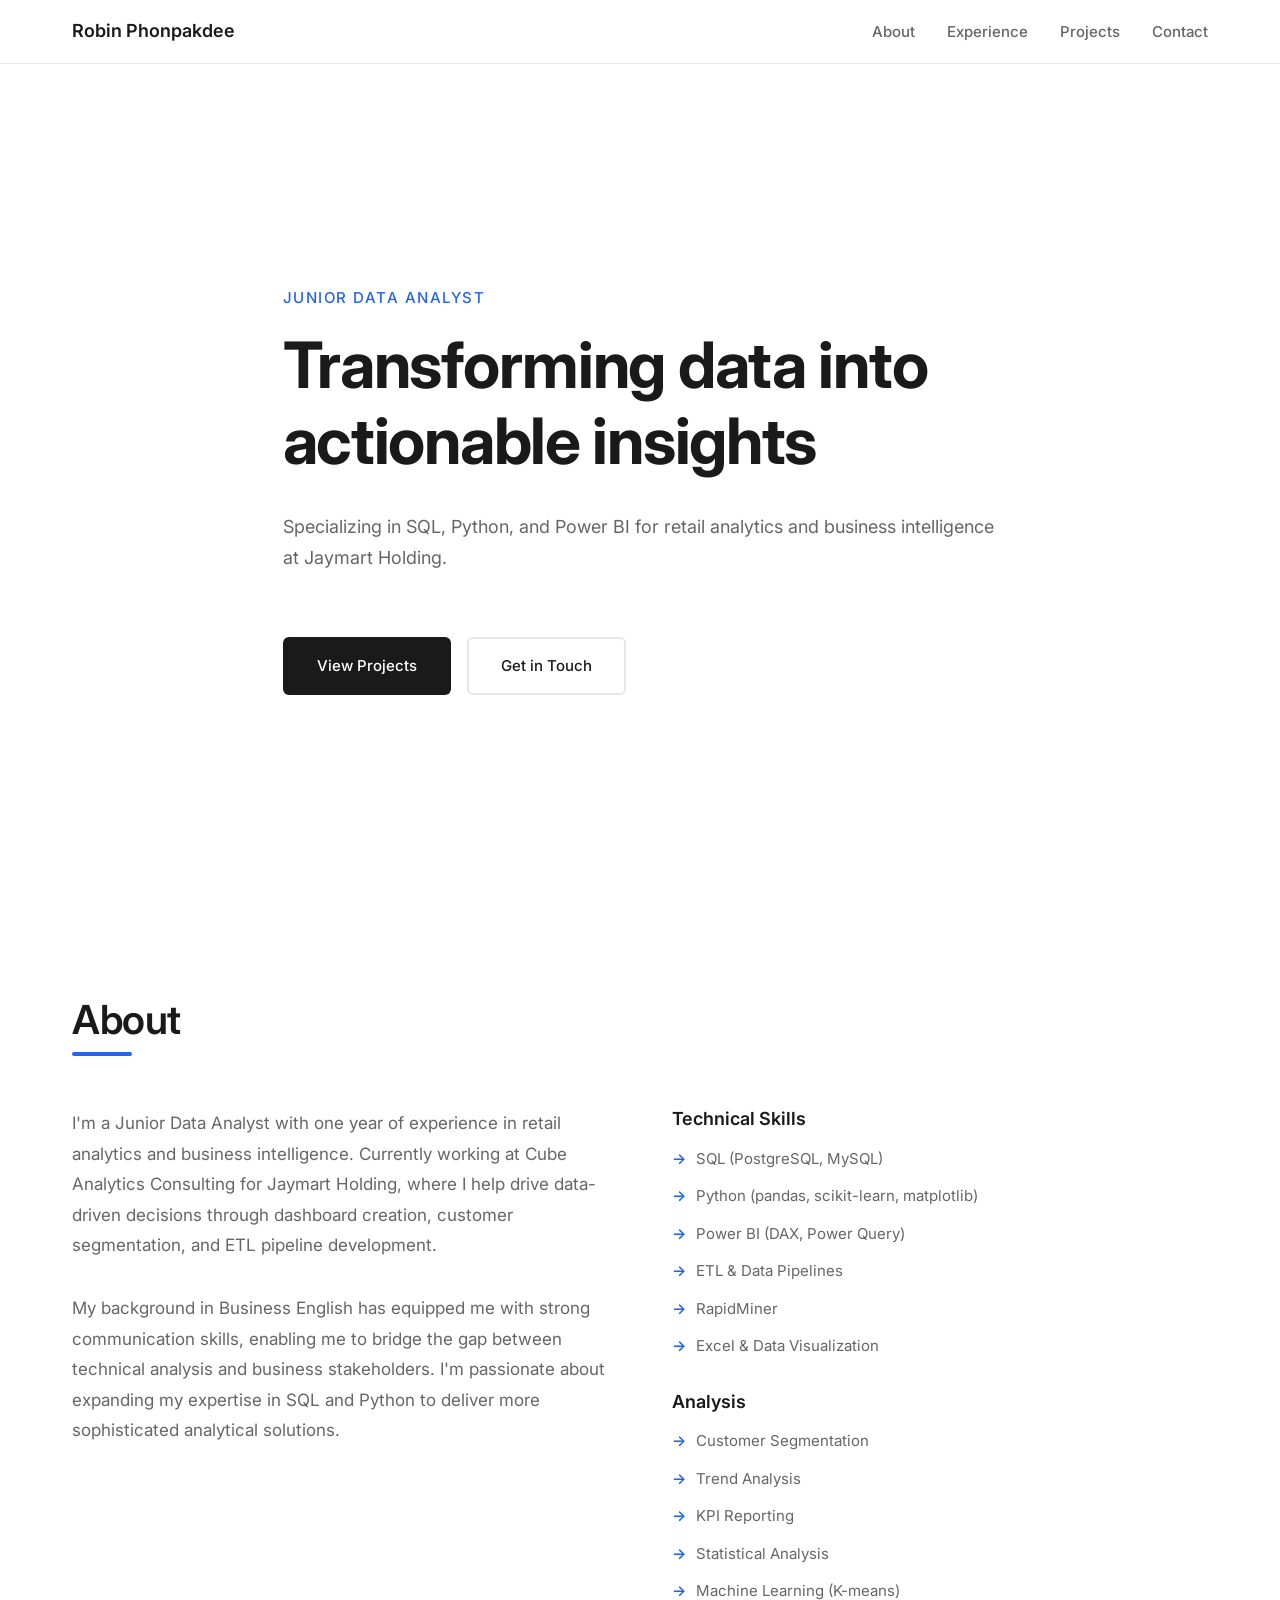
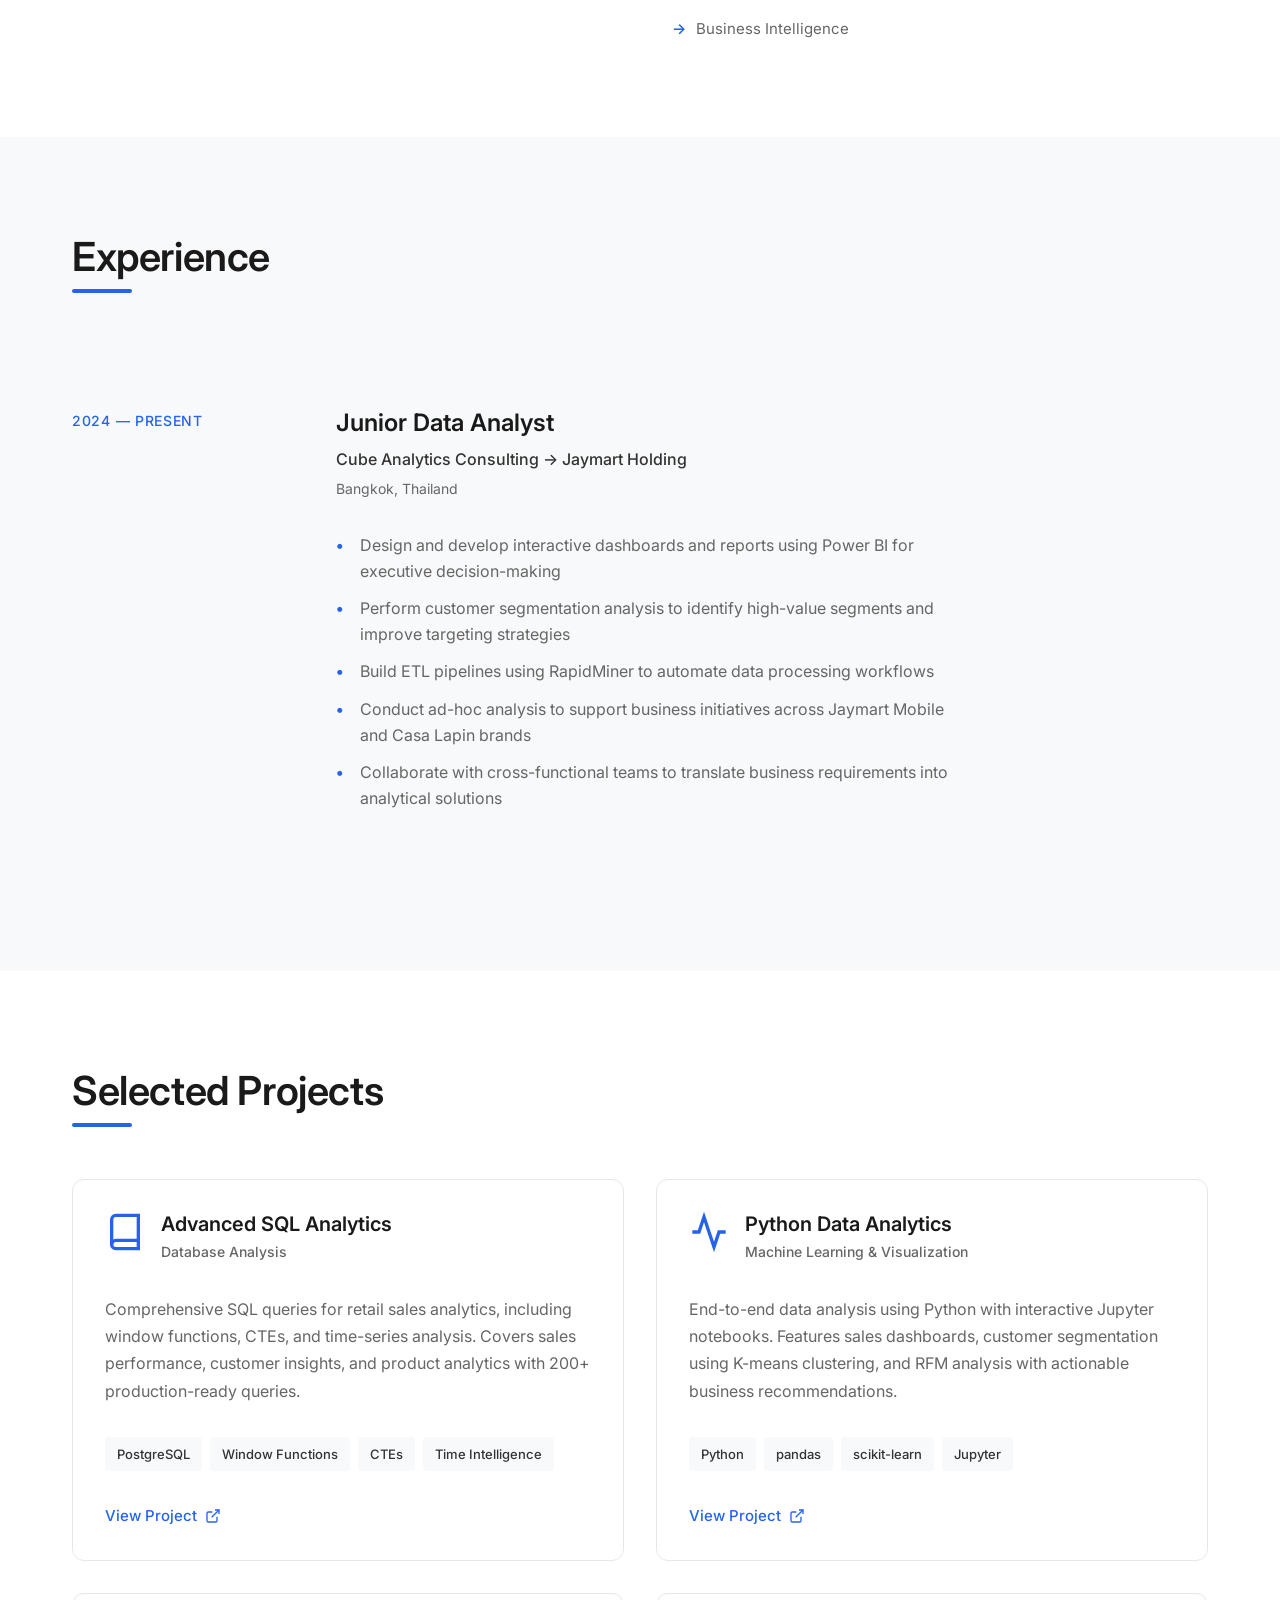
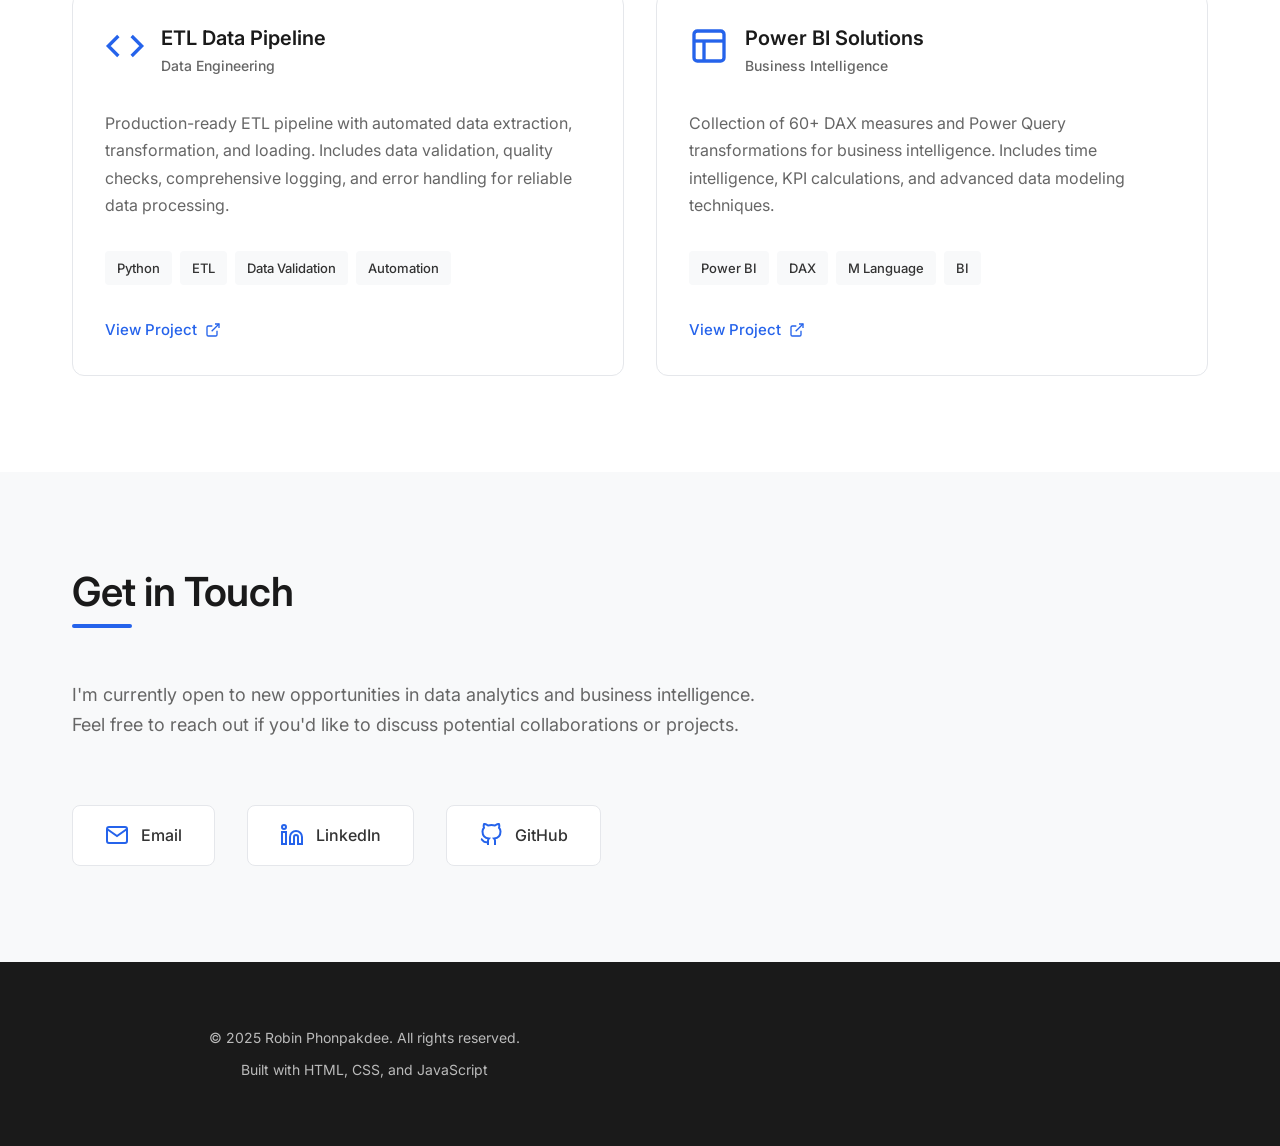
==== website/index.html @ ea70577e "Update portfolio website with personal information - Updated all project links to point to robin-ten" ====
<!DOCTYPE html>
<html lang="en">
<head>
    <meta charset="UTF-8">
    <meta name="viewport" content="width=device-width, initial-scale=1.0">
    <title>Robin Phonpakdee | Data Analyst</title>
    <meta name="description" content="Junior Data Analyst specializing in SQL, Python, and Power BI. Portfolio showcasing data analytics projects and business intelligence work.">
    <link rel="stylesheet" href="css/style.css">
    <link rel="preconnect" href="https://fonts.googleapis.com">
    <link rel="preconnect" href="https://fonts.gstatic.com" crossorigin>
    <link href="https://fonts.googleapis.com/css2?family=Inter:wght@300;400;500;600;700&display=swap" rel="stylesheet">
</head>
<body>

    <!-- Navigation -->
    <nav class="nav">
        <div class="nav-container">
            <a href="#" class="logo">Robin Phonpakdee</a>
            <ul class="nav-menu">
                <li><a href="#about" class="nav-link">About</a></li>
                <li><a href="#experience" class="nav-link">Experience</a></li>
                <li><a href="#projects" class="nav-link">Projects</a></li>
                <li><a href="#contact" class="nav-link">Contact</a></li>
            </ul>
        </div>
    </nav>

    <!-- Hero Section -->
    <section class="hero">
        <div class="container">
            <div class="hero-content">
                <p class="hero-subtitle">Junior Data Analyst</p>
                <h1 class="hero-title">Transforming data into<br>actionable insights</h1>
                <p class="hero-description">
                    Specializing in SQL, Python, and Power BI for retail analytics
                    and business intelligence at Jaymart Holding.
                </p>
                <div class="hero-cta">
                    <a href="#projects" class="btn btn-primary">View Projects</a>
                    <a href="#contact" class="btn btn-secondary">Get in Touch</a>
                </div>
            </div>
        </div>
    </section>

    <!-- About Section -->
    <section id="about" class="section about-section">
        <div class="container">
            <h2 class="section-title">About</h2>
            <div class="about-content">
                <div class="about-text">
                    <p>
                        I'm a Junior Data Analyst with one year of experience in retail analytics
                        and business intelligence. Currently working at Cube Analytics Consulting
                        for Jaymart Holding, where I help drive data-driven decisions through
                        dashboard creation, customer segmentation, and ETL pipeline development.
                    </p>
                    <p>
                        My background in Business English has equipped me with strong communication
                        skills, enabling me to bridge the gap between technical analysis and business
                        stakeholders. I'm passionate about expanding my expertise in SQL and Python
                        to deliver more sophisticated analytical solutions.
                    </p>
                </div>
                <div class="skills-list">
                    <div class="skill-category">
                        <h3>Technical Skills</h3>
                        <ul>
                            <li>SQL (PostgreSQL, MySQL)</li>
                            <li>Python (pandas, scikit-learn, matplotlib)</li>
                            <li>Power BI (DAX, Power Query)</li>
                            <li>ETL & Data Pipelines</li>
                            <li>RapidMiner</li>
                            <li>Excel & Data Visualization</li>
                        </ul>
                    </div>
                    <div class="skill-category">
                        <h3>Analysis</h3>
                        <ul>
                            <li>Customer Segmentation</li>
                            <li>Trend Analysis</li>
                            <li>KPI Reporting</li>
                            <li>Statistical Analysis</li>
                            <li>Machine Learning (K-means)</li>
                            <li>Business Intelligence</li>
                        </ul>
                    </div>
                </div>
            </div>
        </div>
    </section>

    <!-- Experience Section -->
    <section id="experience" class="section experience-section">
        <div class="container">
            <h2 class="section-title">Experience</h2>
            <div class="experience-timeline">
                <div class="experience-item">
                    <div class="experience-period">2024 — Present</div>
                    <div class="experience-details">
                        <h3 class="experience-role">Junior Data Analyst</h3>
                        <p class="experience-company">Cube Analytics Consulting → Jaymart Holding</p>
                        <p class="experience-location">Bangkok, Thailand</p>
                        <ul class="experience-responsibilities">
                            <li>Design and develop interactive dashboards and reports using Power BI for executive decision-making</li>
                            <li>Perform customer segmentation analysis to identify high-value segments and improve targeting strategies</li>
                            <li>Build ETL pipelines using RapidMiner to automate data processing workflows</li>
                            <li>Conduct ad-hoc analysis to support business initiatives across Jaymart Mobile and Casa Lapin brands</li>
                            <li>Collaborate with cross-functional teams to translate business requirements into analytical solutions</li>
                        </ul>
                    </div>
                </div>
            </div>
        </div>
    </section>

    <!-- Projects Section -->
    <section id="projects" class="section projects-section">
        <div class="container">
            <h2 class="section-title">Selected Projects</h2>
            <div class="projects-grid">

                <!-- Project 1 -->
                <article class="project-card">
                    <div class="project-header">
                        <svg class="project-icon" viewBox="0 0 24 24" fill="none" stroke="currentColor" stroke-width="2">
                            <path d="M4 19.5A2.5 2.5 0 0 1 6.5 17H20"></path>
                            <path d="M6.5 2H20v20H6.5A2.5 2.5 0 0 1 4 19.5v-15A2.5 2.5 0 0 1 6.5 2z"></path>
                        </svg>
                        <div class="project-meta">
                            <h3 class="project-title">Advanced SQL Analytics</h3>
                            <p class="project-type">Database Analysis</p>
                        </div>
                    </div>
                    <p class="project-description">
                        Comprehensive SQL queries for retail sales analytics, including window functions,
                        CTEs, and time-series analysis. Covers sales performance, customer insights,
                        and product analytics with 200+ production-ready queries.
                    </p>
                    <div class="project-tags">
                        <span class="tag">PostgreSQL</span>
                        <span class="tag">Window Functions</span>
                        <span class="tag">CTEs</span>
                        <span class="tag">Time Intelligence</span>
                    </div>
                    <a href="https://github.com/robin-tennessine/portfolio/tree/main/sql_analysis"
                       class="project-link" target="_blank" rel="noopener">
                        View Project
                        <svg class="link-icon" viewBox="0 0 24 24" fill="none" stroke="currentColor" stroke-width="2">
                            <path d="M18 13v6a2 2 0 0 1-2 2H5a2 2 0 0 1-2-2V8a2 2 0 0 1 2-2h6"></path>
                            <polyline points="15 3 21 3 21 9"></polyline>
                            <line x1="10" y1="14" x2="21" y2="3"></line>
                        </svg>
                    </a>
                </article>

                <!-- Project 2 -->
                <article class="project-card">
                    <div class="project-header">
                        <svg class="project-icon" viewBox="0 0 24 24" fill="none" stroke="currentColor" stroke-width="2">
                            <polyline points="22 12 18 12 15 21 9 3 6 12 2 12"></polyline>
                        </svg>
                        <div class="project-meta">
                            <h3 class="project-title">Python Data Analytics</h3>
                            <p class="project-type">Machine Learning & Visualization</p>
                        </div>
                    </div>
                    <p class="project-description">
                        End-to-end data analysis using Python with interactive Jupyter notebooks.
                        Features sales dashboards, customer segmentation using K-means clustering,
                        and RFM analysis with actionable business recommendations.
                    </p>
                    <div class="project-tags">
                        <span class="tag">Python</span>
                        <span class="tag">pandas</span>
                        <span class="tag">scikit-learn</span>
                        <span class="tag">Jupyter</span>
                    </div>
                    <a href="https://github.com/robin-tennessine/portfolio/tree/main/python_analysis"
                       class="project-link" target="_blank" rel="noopener">
                        View Project
                        <svg class="link-icon" viewBox="0 0 24 24" fill="none" stroke="currentColor" stroke-width="2">
                            <path d="M18 13v6a2 2 0 0 1-2 2H5a2 2 0 0 1-2-2V8a2 2 0 0 1 2-2h6"></path>
                            <polyline points="15 3 21 3 21 9"></polyline>
                            <line x1="10" y1="14" x2="21" y2="3"></line>
                        </svg>
                    </a>
                </article>

                <!-- Project 3 -->
                <article class="project-card">
                    <div class="project-header">
                        <svg class="project-icon" viewBox="0 0 24 24" fill="none" stroke="currentColor" stroke-width="2">
                            <polyline points="16 18 22 12 16 6"></polyline>
                            <polyline points="8 6 2 12 8 18"></polyline>
                        </svg>
                        <div class="project-meta">
                            <h3 class="project-title">ETL Data Pipeline</h3>
                            <p class="project-type">Data Engineering</p>
                        </div>
                    </div>
                    <p class="project-description">
                        Production-ready ETL pipeline with automated data extraction, transformation,
                        and loading. Includes data validation, quality checks, comprehensive logging,
                        and error handling for reliable data processing.
                    </p>
                    <div class="project-tags">
                        <span class="tag">Python</span>
                        <span class="tag">ETL</span>
                        <span class="tag">Data Validation</span>
                        <span class="tag">Automation</span>
                    </div>
                    <a href="https://github.com/robin-tennessine/portfolio/tree/main/etl_pipeline"
                       class="project-link" target="_blank" rel="noopener">
                        View Project
                        <svg class="link-icon" viewBox="0 0 24 24" fill="none" stroke="currentColor" stroke-width="2">
                            <path d="M18 13v6a2 2 0 0 1-2 2H5a2 2 0 0 1-2-2V8a2 2 0 0 1 2-2h6"></path>
                            <polyline points="15 3 21 3 21 9"></polyline>
                            <line x1="10" y1="14" x2="21" y2="3"></line>
                        </svg>
                    </a>
                </article>

                <!-- Project 4 -->
                <article class="project-card">
                    <div class="project-header">
                        <svg class="project-icon" viewBox="0 0 24 24" fill="none" stroke="currentColor" stroke-width="2">
                            <rect x="3" y="3" width="18" height="18" rx="2" ry="2"></rect>
                            <line x1="3" y1="9" x2="21" y2="9"></line>
                            <line x1="9" y1="21" x2="9" y2="9"></line>
                        </svg>
                        <div class="project-meta">
                            <h3 class="project-title">Power BI Solutions</h3>
                            <p class="project-type">Business Intelligence</p>
                        </div>
                    </div>
                    <p class="project-description">
                        Collection of 60+ DAX measures and Power Query transformations for business
                        intelligence. Includes time intelligence, KPI calculations, and advanced
                        data modeling techniques.
                    </p>
                    <div class="project-tags">
                        <span class="tag">Power BI</span>
                        <span class="tag">DAX</span>
                        <span class="tag">M Language</span>
                        <span class="tag">BI</span>
                    </div>
                    <a href="https://github.com/robin-tennessine/portfolio/tree/main/powerbi_examples"
                       class="project-link" target="_blank" rel="noopener">
                        View Project
                        <svg class="link-icon" viewBox="0 0 24 24" fill="none" stroke="currentColor" stroke-width="2">
                            <path d="M18 13v6a2 2 0 0 1-2 2H5a2 2 0 0 1-2-2V8a2 2 0 0 1 2-2h6"></path>
                            <polyline points="15 3 21 3 21 9"></polyline>
                            <line x1="10" y1="14" x2="21" y2="3"></line>
                        </svg>
                    </a>
                </article>

            </div>
        </div>
    </section>

    <!-- Contact Section -->
    <section id="contact" class="section contact-section">
        <div class="container">
            <h2 class="section-title">Get in Touch</h2>
            <div class="contact-content">
                <p class="contact-description">
                    I'm currently open to new opportunities in data analytics and business intelligence.
                    Feel free to reach out if you'd like to discuss potential collaborations or projects.
                </p>
                <div class="contact-links">
                    <a href="mailto:robint.phonpakdee@gmail.com" class="contact-link">
                        <svg class="contact-icon" viewBox="0 0 24 24" fill="none" stroke="currentColor" stroke-width="2">
                            <path d="M4 4h16c1.1 0 2 .9 2 2v12c0 1.1-.9 2-2 2H4c-1.1 0-2-.9-2-2V6c0-1.1.9-2 2-2z"></path>
                            <polyline points="22,6 12,13 2,6"></polyline>
                        </svg>
                        <span>Email</span>
                    </a>
                    <a href="https://www.linkedin.com/in/robin-phonpakdee-4a4782251" class="contact-link" target="_blank" rel="noopener">
                        <svg class="contact-icon" viewBox="0 0 24 24" fill="none" stroke="currentColor" stroke-width="2">
                            <path d="M16 8a6 6 0 0 1 6 6v7h-4v-7a2 2 0 0 0-2-2 2 2 0 0 0-2 2v7h-4v-7a6 6 0 0 1 6-6z"></path>
                            <rect x="2" y="9" width="4" height="12"></rect>
                            <circle cx="4" cy="4" r="2"></circle>
                        </svg>
                        <span>LinkedIn</span>
                    </a>
                    <a href="https://github.com/robin-tennessine" class="contact-link" target="_blank" rel="noopener">
                        <svg class="contact-icon" viewBox="0 0 24 24" fill="none" stroke="currentColor" stroke-width="2">
                            <path d="M9 19c-5 1.5-5-2.5-7-3m14 6v-3.87a3.37 3.37 0 0 0-.94-2.61c3.14-.35 6.44-1.54 6.44-7A5.44 5.44 0 0 0 20 4.77 5.07 5.07 0 0 0 19.91 1S18.73.65 16 2.48a13.38 13.38 0 0 0-7 0C6.27.65 5.09 1 5.09 1A5.07 5.07 0 0 0 5 4.77a5.44 5.44 0 0 0-1.5 3.78c0 5.42 3.3 6.61 6.44 7A3.37 3.37 0 0 0 9 18.13V22"></path>
                        </svg>
                        <span>GitHub</span>
                    </a>
                </div>
            </div>
        </div>
    </section>

    <!-- Footer -->
    <footer class="footer">
        <div class="container">
            <p>&copy; 2025 Robin Phonpakdee. All rights reserved.</p>
            <p class="footer-note">Built with HTML, CSS, and JavaScript</p>
        </div>
    </footer>

    <!-- Load config first (with credentials), then main script -->
    <script src="js/config.js"></script>
    <script src="js/script.js"></script>
</body>
</html>
---- website/css/style.css ----
/* ============================================
   PROFESSIONAL MINIMAL PORTFOLIO
   Inspired by Harvard and Watch House design
   ============================================ */

/* ============================================
   ROOT & RESET
   ============================================ */
:root {
    --color-primary: #1a1a1a;
    --color-secondary: #4a4a4a;
    --color-accent: #2563eb;
    --color-text: #333333;
    --color-text-light: #666666;
    --color-bg: #ffffff;
    --color-bg-secondary: #f8f9fa;
    --color-border: #e5e7eb;

    --font-primary: 'Inter', -apple-system, BlinkMacSystemFont, 'Segoe UI', sans-serif;

    --spacing-xs: 0.5rem;
    --spacing-sm: 1rem;
    --spacing-md: 2rem;
    --spacing-lg: 4rem;
    --spacing-xl: 6rem;

    --transition: all 0.3s cubic-bezier(0.4, 0, 0.2, 1);
}

* {
    margin: 0;
    padding: 0;
    box-sizing: border-box;
}

html {
    scroll-behavior: smooth;
}

body {
    font-family: var(--font-primary);
    color: var(--color-text);
    background: var(--color-bg);
    line-height: 1.7;
    font-size: 16px;
    -webkit-font-smoothing: antialiased;
    -moz-osx-font-smoothing: grayscale;
}

/* ============================================
   TYPOGRAPHY
   ============================================ */
h1, h2, h3, h4, h5, h6 {
    font-weight: 600;
    line-height: 1.2;
    color: var(--color-primary);
}

h1 {
    font-size: clamp(2.5rem, 5vw, 4rem);
    font-weight: 700;
    letter-spacing: -0.02em;
}

h2 {
    font-size: clamp(2rem, 4vw, 3rem);
    letter-spacing: -0.01em;
}

h3 {
    font-size: 1.5rem;
}

p {
    color: var(--color-text-light);
    max-width: 65ch;
}

a {
    color: inherit;
    text-decoration: none;
}

ul {
    list-style: none;
}

/* ============================================
   LAYOUT
   ============================================ */
.container {
    max-width: 1200px;
    margin: 0 auto;
    padding: 0 var(--spacing-md);
}

.section {
    padding: var(--spacing-xl) 0;
}

/* ============================================
   NAVIGATION
   ============================================ */
.nav {
    position: fixed;
    top: 0;
    left: 0;
    right: 0;
    background: rgba(255, 255, 255, 0.95);
    backdrop-filter: blur(10px);
    border-bottom: 1px solid var(--color-border);
    z-index: 1000;
    transition: var(--transition);
}

.nav-container {
    max-width: 1200px;
    margin: 0 auto;
    padding: var(--spacing-sm) var(--spacing-md);
    display: flex;
    justify-content: space-between;
    align-items: center;
}

.logo {
    font-size: 1.125rem;
    font-weight: 600;
    color: var(--color-primary);
}

.nav-menu {
    display: flex;
    gap: var(--spacing-md);
}

.nav-link {
    color: var(--color-text-light);
    font-size: 0.9375rem;
    font-weight: 500;
    transition: var(--transition);
    position: relative;
}

.nav-link::after {
    content: '';
    position: absolute;
    bottom: -4px;
    left: 0;
    width: 0;
    height: 2px;
    background: var(--color-accent);
    transition: width 0.3s ease;
}

.nav-link:hover {
    color: var(--color-primary);
}

.nav-link:hover::after {
    width: 100%;
}

/* ============================================
   HERO SECTION
   ============================================ */
.hero {
    min-height: 100vh;
    display: flex;
    align-items: center;
    padding-top: 80px;
}

.hero-content {
    max-width: 800px;
}

.hero-subtitle {
    font-size: 0.9375rem;
    font-weight: 500;
    color: var(--color-accent);
    text-transform: uppercase;
    letter-spacing: 0.1em;
    margin-bottom: var(--spacing-sm);
}

.hero-title {
    margin-bottom: var(--spacing-md);
}

.hero-description {
    font-size: 1.125rem;
    margin-bottom: var(--spacing-lg);
    color: var(--color-text-light);
}

.hero-cta {
    display: flex;
    gap: var(--spacing-sm);
    flex-wrap: wrap;
}

/* ============================================
   BUTTONS
   ============================================ */
.btn {
    display: inline-flex;
    align-items: center;
    padding: 0.875rem 2rem;
    border-radius: 6px;
    font-weight: 500;
    font-size: 0.9375rem;
    transition: var(--transition);
    cursor: pointer;
    border: 2px solid transparent;
}

.btn-primary {
    background: var(--color-primary);
    color: var(--color-bg);
}

.btn-primary:hover {
    background: var(--color-secondary);
    transform: translateY(-2px);
    box-shadow: 0 4px 12px rgba(0, 0, 0, 0.15);
}

.btn-secondary {
    background: transparent;
    color: var(--color-primary);
    border-color: var(--color-border);
}

.btn-secondary:hover {
    border-color: var(--color-primary);
    transform: translateY(-2px);
}

/* ============================================
   SECTION TITLE
   ============================================ */
.section-title {
    font-size: 2.5rem;
    margin-bottom: var(--spacing-lg);
    position: relative;
    display: inline-block;
}

.section-title::after {
    content: '';
    position: absolute;
    bottom: -12px;
    left: 0;
    width: 60px;
    height: 4px;
    background: var(--color-accent);
    border-radius: 2px;
}

/* ============================================
   ABOUT SECTION
   ============================================ */
.about-content {
    display: grid;
    grid-template-columns: 1fr 1fr;
    gap: var(--spacing-lg);
    align-items: start;
}

.about-text {
    display: flex;
    flex-direction: column;
    gap: var(--spacing-md);
}

.about-text p {
    font-size: 1.0625rem;
    line-height: 1.8;
}

.skills-list {
    display: flex;
    flex-direction: column;
    gap: var(--spacing-md);
}

.skill-category h3 {
    font-size: 1.125rem;
    margin-bottom: var(--spacing-sm);
    color: var(--color-primary);
}

.skill-category ul {
    display: flex;
    flex-direction: column;
    gap: 0.75rem;
}

.skill-category li {
    color: var(--color-text-light);
    padding-left: 1.5rem;
    position: relative;
    font-size: 0.9375rem;
}

.skill-category li::before {
    content: '→';
    position: absolute;
    left: 0;
    color: var(--color-accent);
    font-weight: 600;
}

/* ============================================
   EXPERIENCE SECTION
   ============================================ */
.experience-section {
    background: var(--color-bg-secondary);
}

.experience-timeline {
    max-width: 900px;
}

.experience-item {
    display: grid;
    grid-template-columns: 200px 1fr;
    gap: var(--spacing-lg);
    padding: var(--spacing-lg) 0;
    border-bottom: 1px solid var(--color-border);
}

.experience-item:last-child {
    border-bottom: none;
}

.experience-period {
    font-size: 0.875rem;
    font-weight: 500;
    color: var(--color-accent);
    text-transform: uppercase;
    letter-spacing: 0.05em;
}

.experience-role {
    font-size: 1.5rem;
    margin-bottom: 0.5rem;
}

.experience-company {
    font-size: 1rem;
    color: var(--color-text);
    font-weight: 500;
    margin-bottom: 0.25rem;
}

.experience-location {
    font-size: 0.875rem;
    color: var(--color-text-light);
    margin-bottom: var(--spacing-md);
}

.experience-responsibilities {
    display: flex;
    flex-direction: column;
    gap: 0.75rem;
}

.experience-responsibilities li {
    color: var(--color-text-light);
    padding-left: 1.5rem;
    position: relative;
    line-height: 1.6;
}

.experience-responsibilities li::before {
    content: '•';
    position: absolute;
    left: 0;
    color: var(--color-accent);
    font-weight: bold;
}

/* ============================================
   PROJECTS SECTION
   ============================================ */
.projects-grid {
    display: grid;
    grid-template-columns: repeat(auto-fill, minmax(min(100%, 500px), 1fr));
    gap: var(--spacing-md);
}

.project-card {
    background: var(--color-bg);
    border: 1px solid var(--color-border);
    border-radius: 12px;
    padding: var(--spacing-md);
    transition: var(--transition);
    display: flex;
    flex-direction: column;
}

.project-card:hover {
    border-color: var(--color-accent);
    box-shadow: 0 8px 24px rgba(0, 0, 0, 0.08);
    transform: translateY(-4px);
}

.project-header {
    display: flex;
    gap: var(--spacing-sm);
    margin-bottom: var(--spacing-md);
}

.project-icon {
    width: 40px;
    height: 40px;
    color: var(--color-accent);
    flex-shrink: 0;
}

.project-meta {
    flex: 1;
}

.project-title {
    font-size: 1.25rem;
    margin-bottom: 0.25rem;
}

.project-type {
    font-size: 0.875rem;
    color: var(--color-text-light);
    font-weight: 500;
}

.project-description {
    color: var(--color-text-light);
    line-height: 1.7;
    margin-bottom: var(--spacing-md);
    flex-grow: 1;
}

.project-tags {
    display: flex;
    flex-wrap: wrap;
    gap: 0.5rem;
    margin-bottom: var(--spacing-md);
}

.tag {
    font-size: 0.8125rem;
    padding: 0.375rem 0.75rem;
    background: var(--color-bg-secondary);
    color: var(--color-text);
    border-radius: 4px;
    font-weight: 500;
}

.project-link {
    display: inline-flex;
    align-items: center;
    gap: 0.5rem;
    color: var(--color-accent);
    font-weight: 500;
    font-size: 0.9375rem;
    transition: var(--transition);
}

.project-link:hover {
    gap: 0.75rem;
}

.link-icon {
    width: 16px;
    height: 16px;
    transition: var(--transition);
}

/* ============================================
   CONTACT SECTION
   ============================================ */
.contact-section {
    background: var(--color-bg-secondary);
}

.contact-content {
    max-width: 700px;
}

.contact-description {
    font-size: 1.125rem;
    margin-bottom: var(--spacing-lg);
}

.contact-links {
    display: flex;
    gap: var(--spacing-md);
    flex-wrap: wrap;
}

.contact-link {
    display: flex;
    align-items: center;
    gap: 0.75rem;
    padding: 1rem 2rem;
    background: var(--color-bg);
    border: 1px solid var(--color-border);
    border-radius: 8px;
    transition: var(--transition);
    font-weight: 500;
}

.contact-link:hover {
    border-color: var(--color-accent);
    transform: translateY(-2px);
    box-shadow: 0 4px 12px rgba(0, 0, 0, 0.08);
}

.contact-icon {
    width: 24px;
    height: 24px;
    color: var(--color-accent);
}

/* ============================================
   FOOTER
   ============================================ */
.footer {
    background: var(--color-primary);
    color: var(--color-bg);
    padding: var(--spacing-lg) 0;
    text-align: center;
}

.footer p {
    color: rgba(255, 255, 255, 0.7);
    font-size: 0.875rem;
}

.footer-note {
    margin-top: 0.5rem;
    font-size: 0.8125rem;
}

/* ============================================
   RESPONSIVE DESIGN
   ============================================ */
@media (max-width: 1024px) {
    .about-content {
        grid-template-columns: 1fr;
    }

    .experience-item {
        grid-template-columns: 1fr;
        gap: var(--spacing-sm);
    }
}

@media (max-width: 768px) {
    .nav-menu {
        display: none;
    }

    .hero {
        min-height: 80vh;
    }

    .hero-cta {
        flex-direction: column;
        align-items: flex-start;
    }

    .btn {
        width: 100%;
        justify-content: center;
    }

    .section {
        padding: var(--spacing-lg) 0;
    }

    .section-title {
        font-size: 2rem;
    }

    .projects-grid {
        grid-template-columns: 1fr;
    }

    .contact-links {
        flex-direction: column;
    }

    .contact-link {
        width: 100%;
    }
}

@media (max-width: 480px) {
    :root {
        --spacing-md: 1.5rem;
        --spacing-lg: 3rem;
        --spacing-xl: 4rem;
    }

    .container {
        padding: 0 var(--spacing-sm);
    }

    h1 {
        font-size: 2rem;
    }

    .section-title {
        font-size: 1.75rem;
    }
}

/* ============================================
   UTILITIES
   ============================================ */
.sr-only {
    position: absolute;
    width: 1px;
    height: 1px;
    padding: 0;
    margin: -1px;
    overflow: hidden;
    clip: rect(0, 0, 0, 0);
    white-space: nowrap;
    border-width: 0;
}

/* ============================================
   SMOOTH ANIMATIONS
   ============================================ */
/* Respect user preference for reduced motion */
@media (prefers-reduced-motion: reduce) {
    * {
        animation-duration: 0.01ms !important;
        transition-duration: 0.01ms !important;
        scroll-behavior: auto !important;
    }
}

/* All content visible by default - no fade animations */
.section,
.project-card {
    opacity: 1 !important;
    transform: none !important;
}

/* Selection */
::selection {
    background: var(--color-accent);
    color: var(--color-bg);
}

::-moz-selection {
    background: var(--color-accent);
    color: var(--color-bg);
}
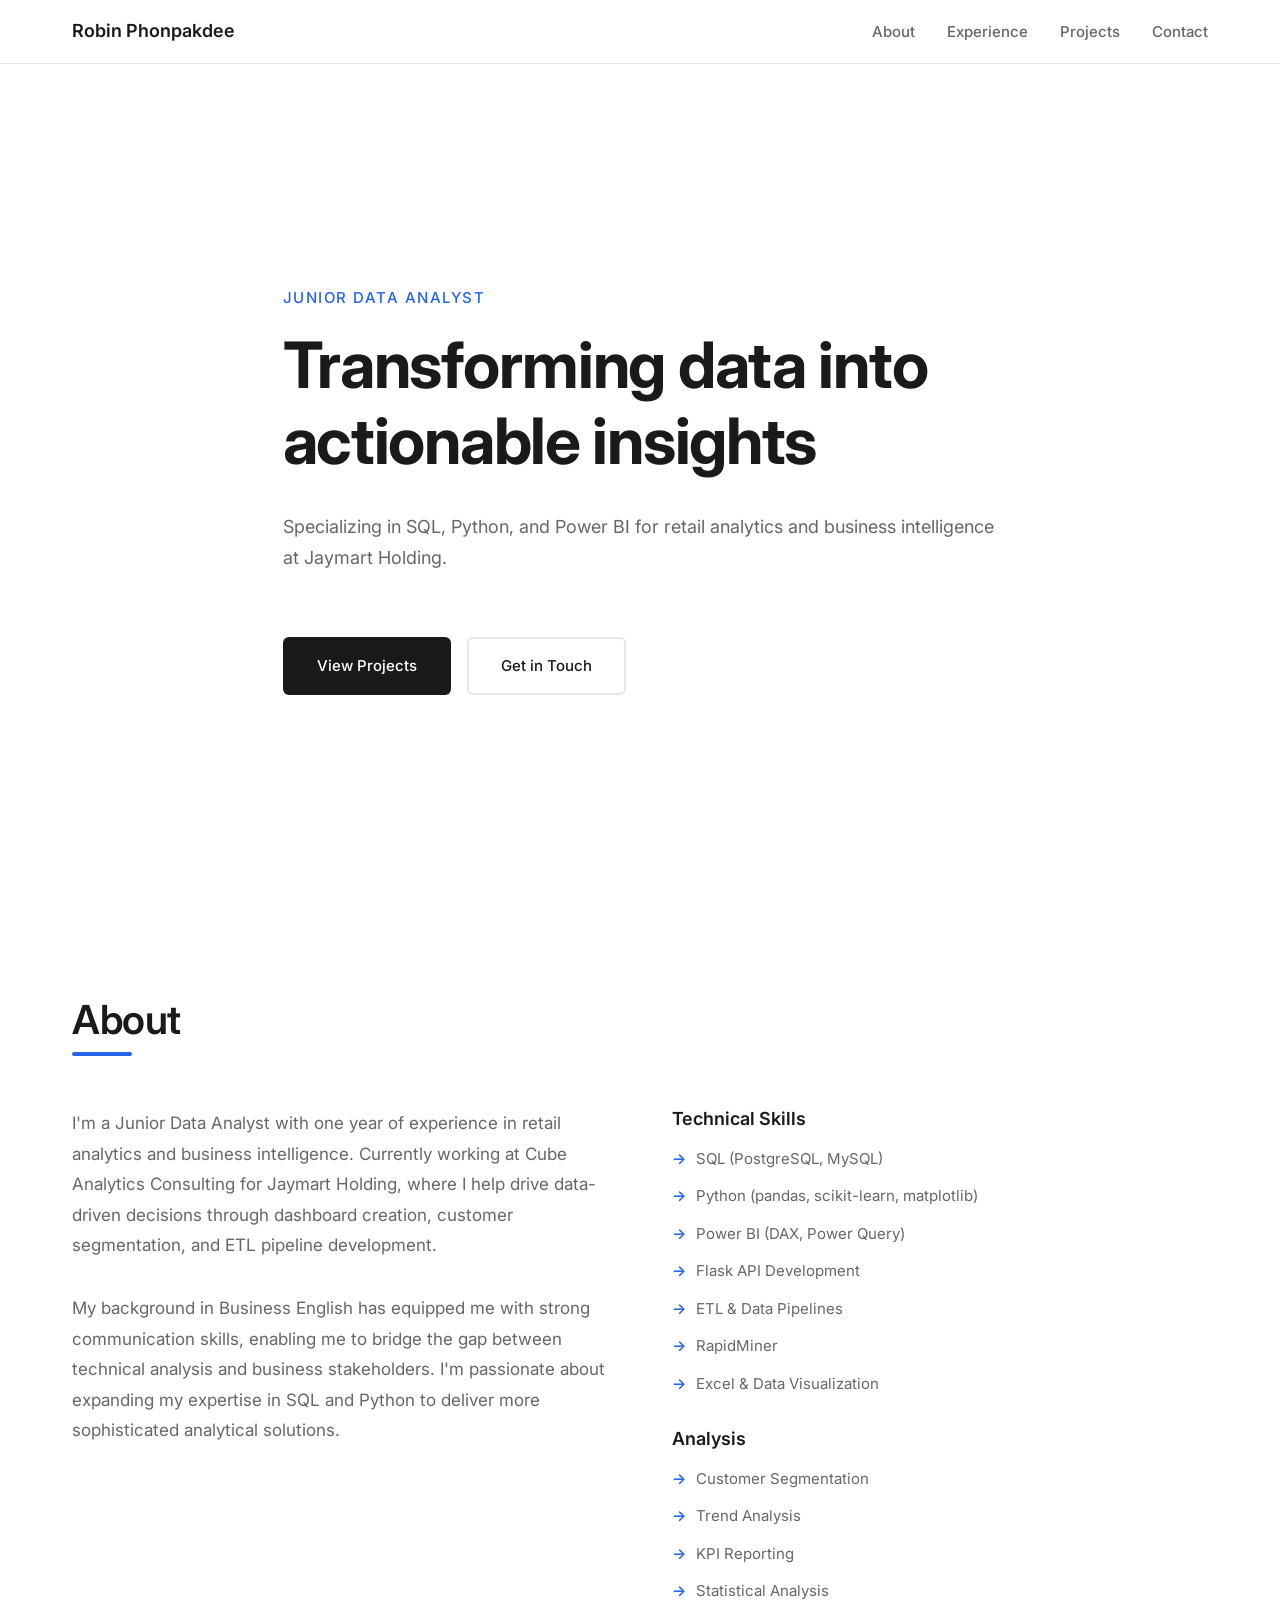
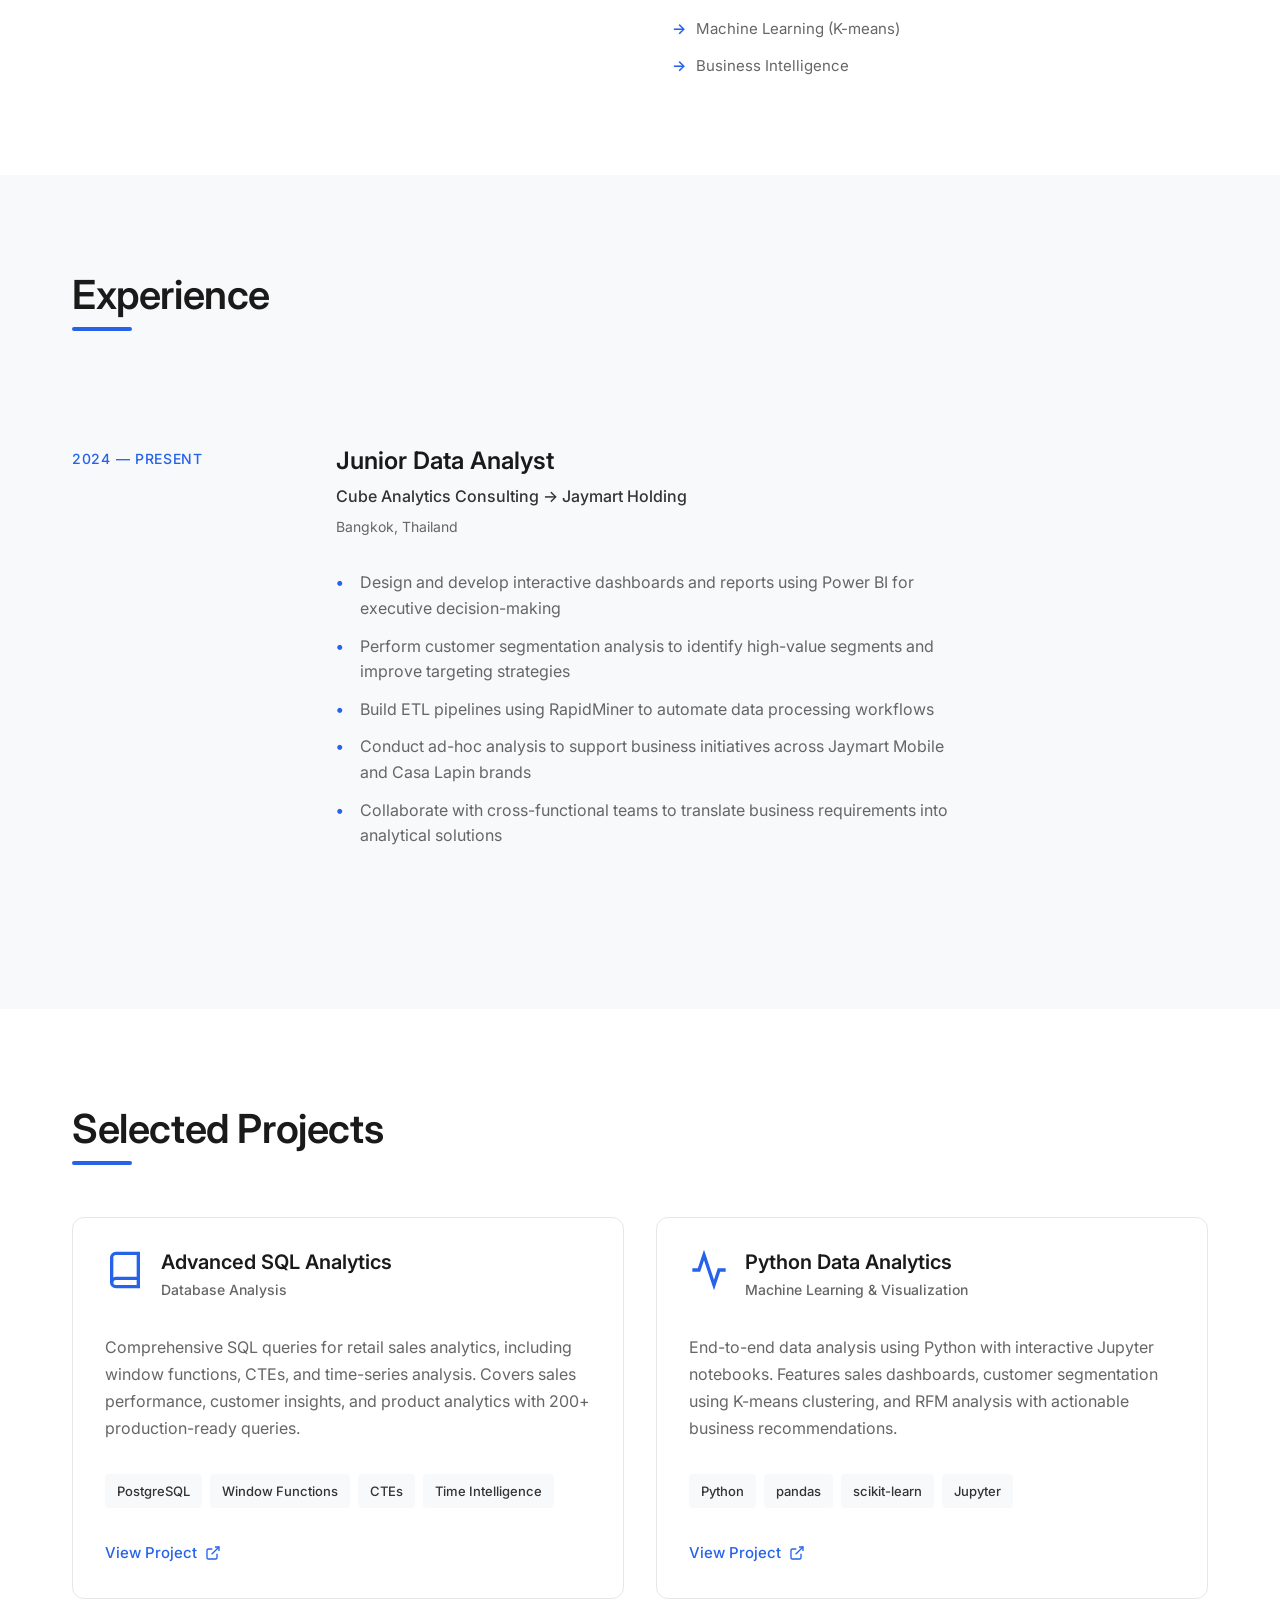
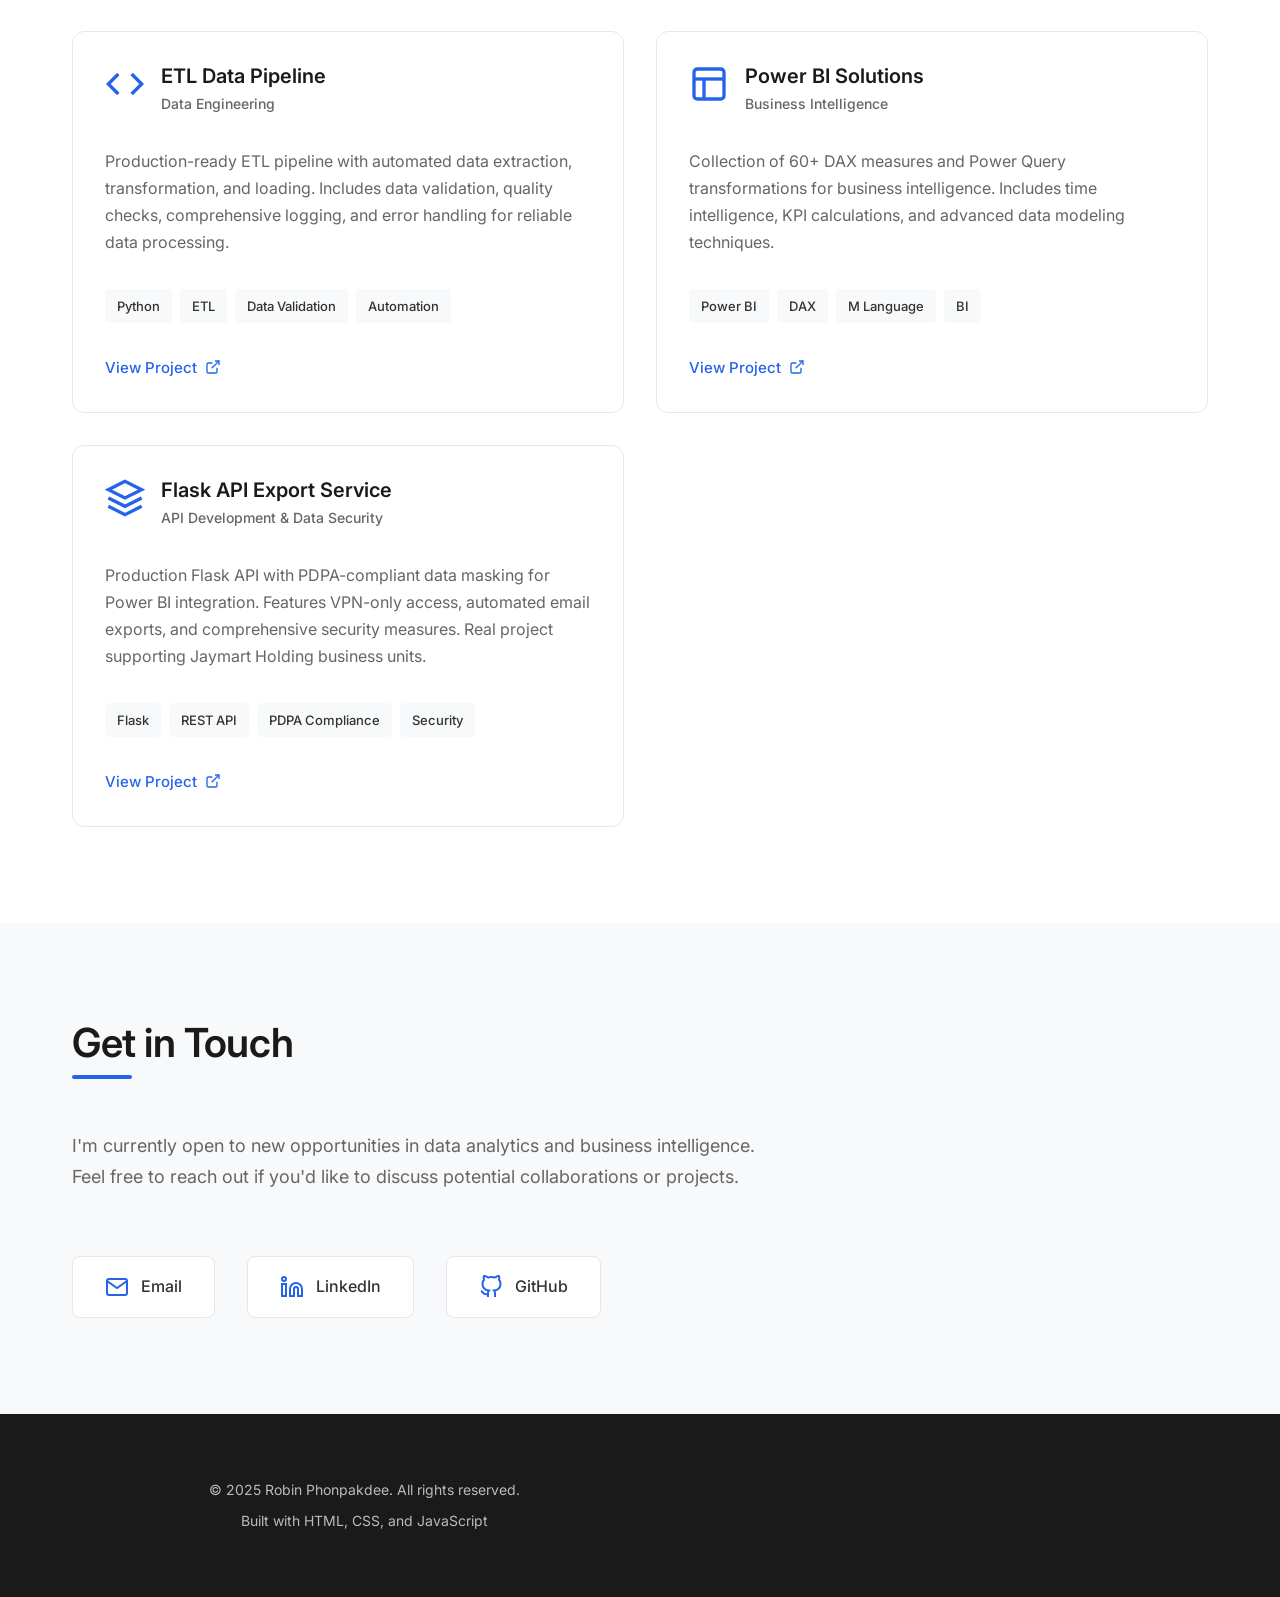
==== commit 40aa5b15: "Add Flask API Export Service project with PDPA compliance Added production-ready Flask API project d" ====
--- a/website/index.html
+++ b/website/index.html
@@ -69,6 +69,7 @@
                             <li>SQL (PostgreSQL, MySQL)</li>
                             <li>Python (pandas, scikit-learn, matplotlib)</li>
                             <li>Power BI (DAX, Power Query)</li>
+                            <li>Flask API Development</li>
                             <li>ETL & Data Pipelines</li>
                             <li>RapidMiner</li>
                             <li>Excel & Data Visualization</li>
@@ -256,6 +257,40 @@
                     </a>
                 </article>
 
+                <!-- Project 5 -->
+                <article class="project-card">
+                    <div class="project-header">
+                        <svg class="project-icon" viewBox="0 0 24 24" fill="none" stroke="currentColor" stroke-width="2">
+                            <path d="M12 2L2 7l10 5 10-5-10-5z"></path>
+                            <path d="M2 17l10 5 10-5M2 12l10 5 10-5"></path>
+                        </svg>
+                        <div class="project-meta">
+                            <h3 class="project-title">Flask API Export Service</h3>
+                            <p class="project-type">API Development & Data Security</p>
+                        </div>
+                    </div>
+                    <p class="project-description">
+                        Production Flask API with PDPA-compliant data masking for Power BI integration.
+                        Features VPN-only access, automated email exports, and comprehensive security
+                        measures. Real project supporting Jaymart Holding business units.
+                    </p>
+                    <div class="project-tags">
+                        <span class="tag">Flask</span>
+                        <span class="tag">REST API</span>
+                        <span class="tag">PDPA Compliance</span>
+                        <span class="tag">Security</span>
+                    </div>
+                    <a href="https://github.com/robin-tennessine/portfolio/tree/main/flask_api_export"
+                       class="project-link" target="_blank" rel="noopener">
+                        View Project
+                        <svg class="link-icon" viewBox="0 0 24 24" fill="none" stroke="currentColor" stroke-width="2">
+                            <path d="M18 13v6a2 2 0 0 1-2 2H5a2 2 0 0 1-2-2V8a2 2 0 0 1 2-2h6"></path>
+                            <polyline points="15 3 21 3 21 9"></polyline>
+                            <line x1="10" y1="14" x2="21" y2="3"></line>
+                        </svg>
+                    </a>
+                </article>
+
             </div>
         </div>
     </section>
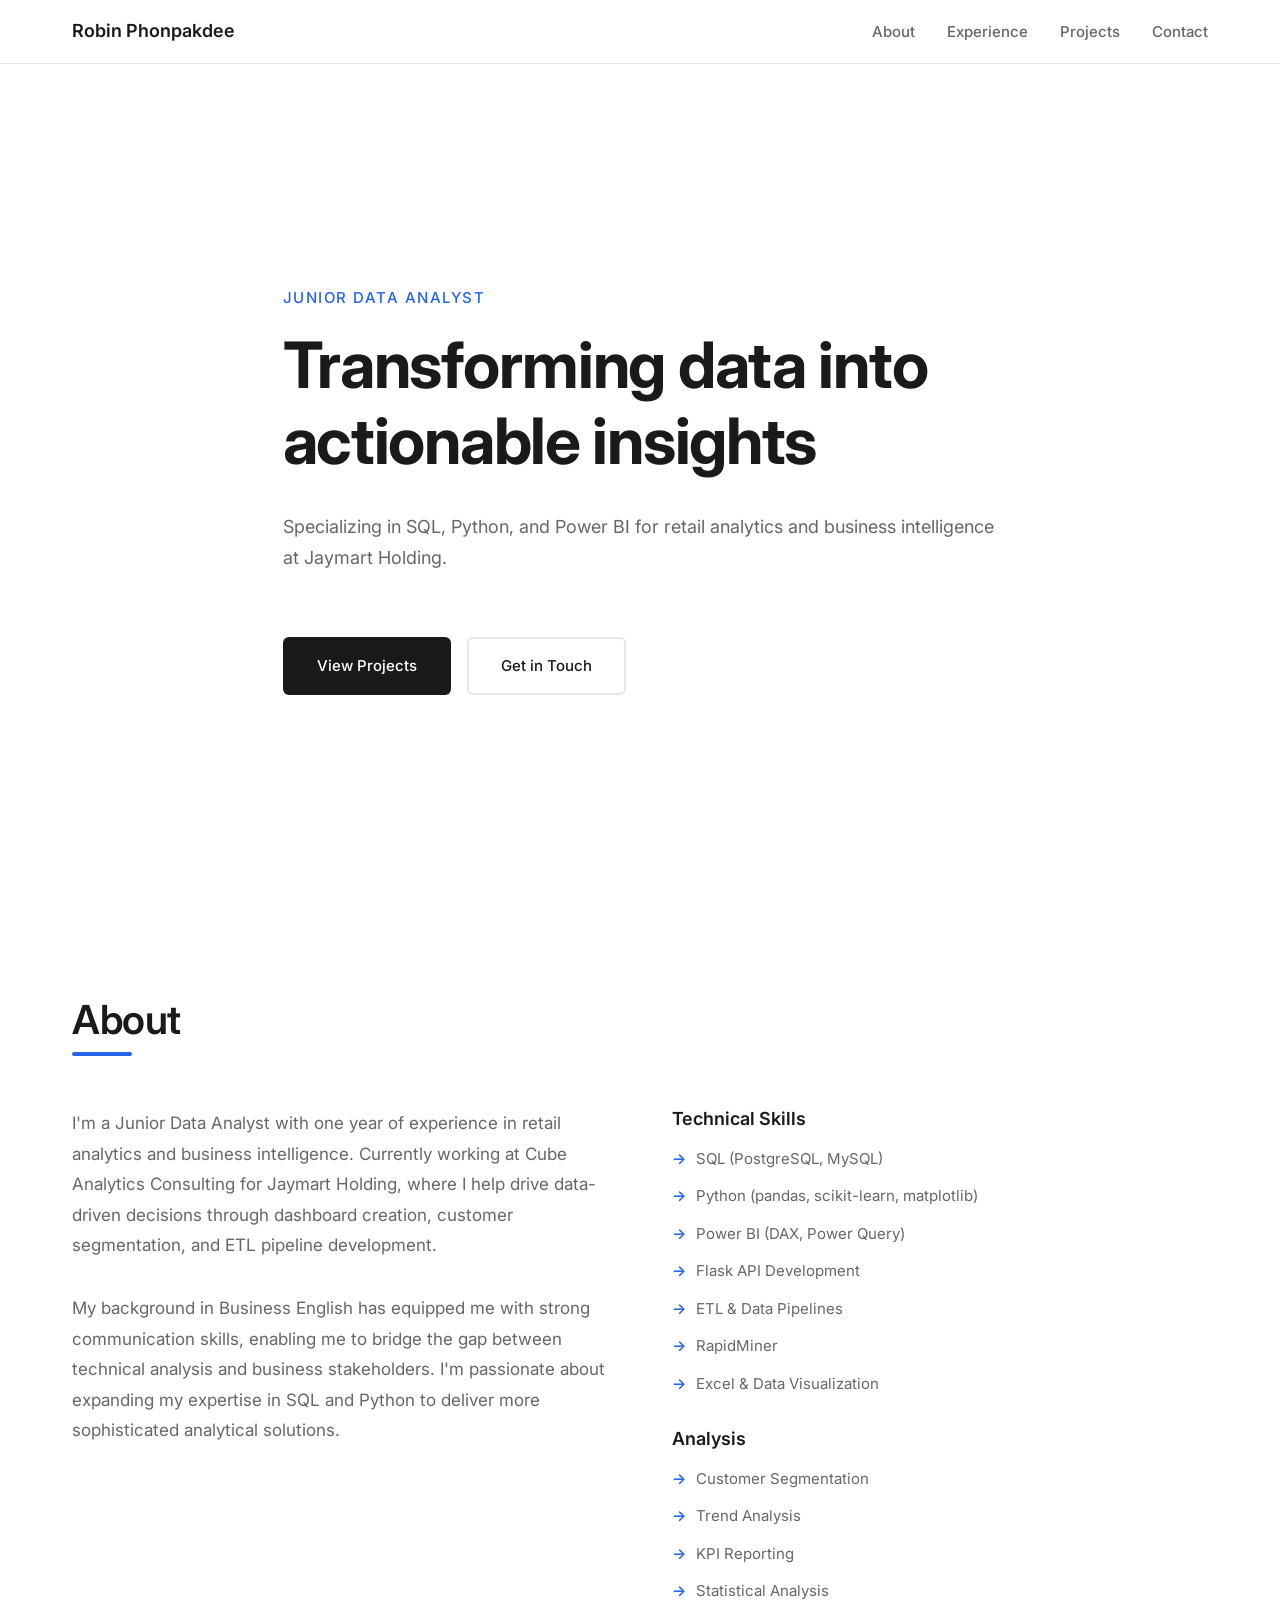
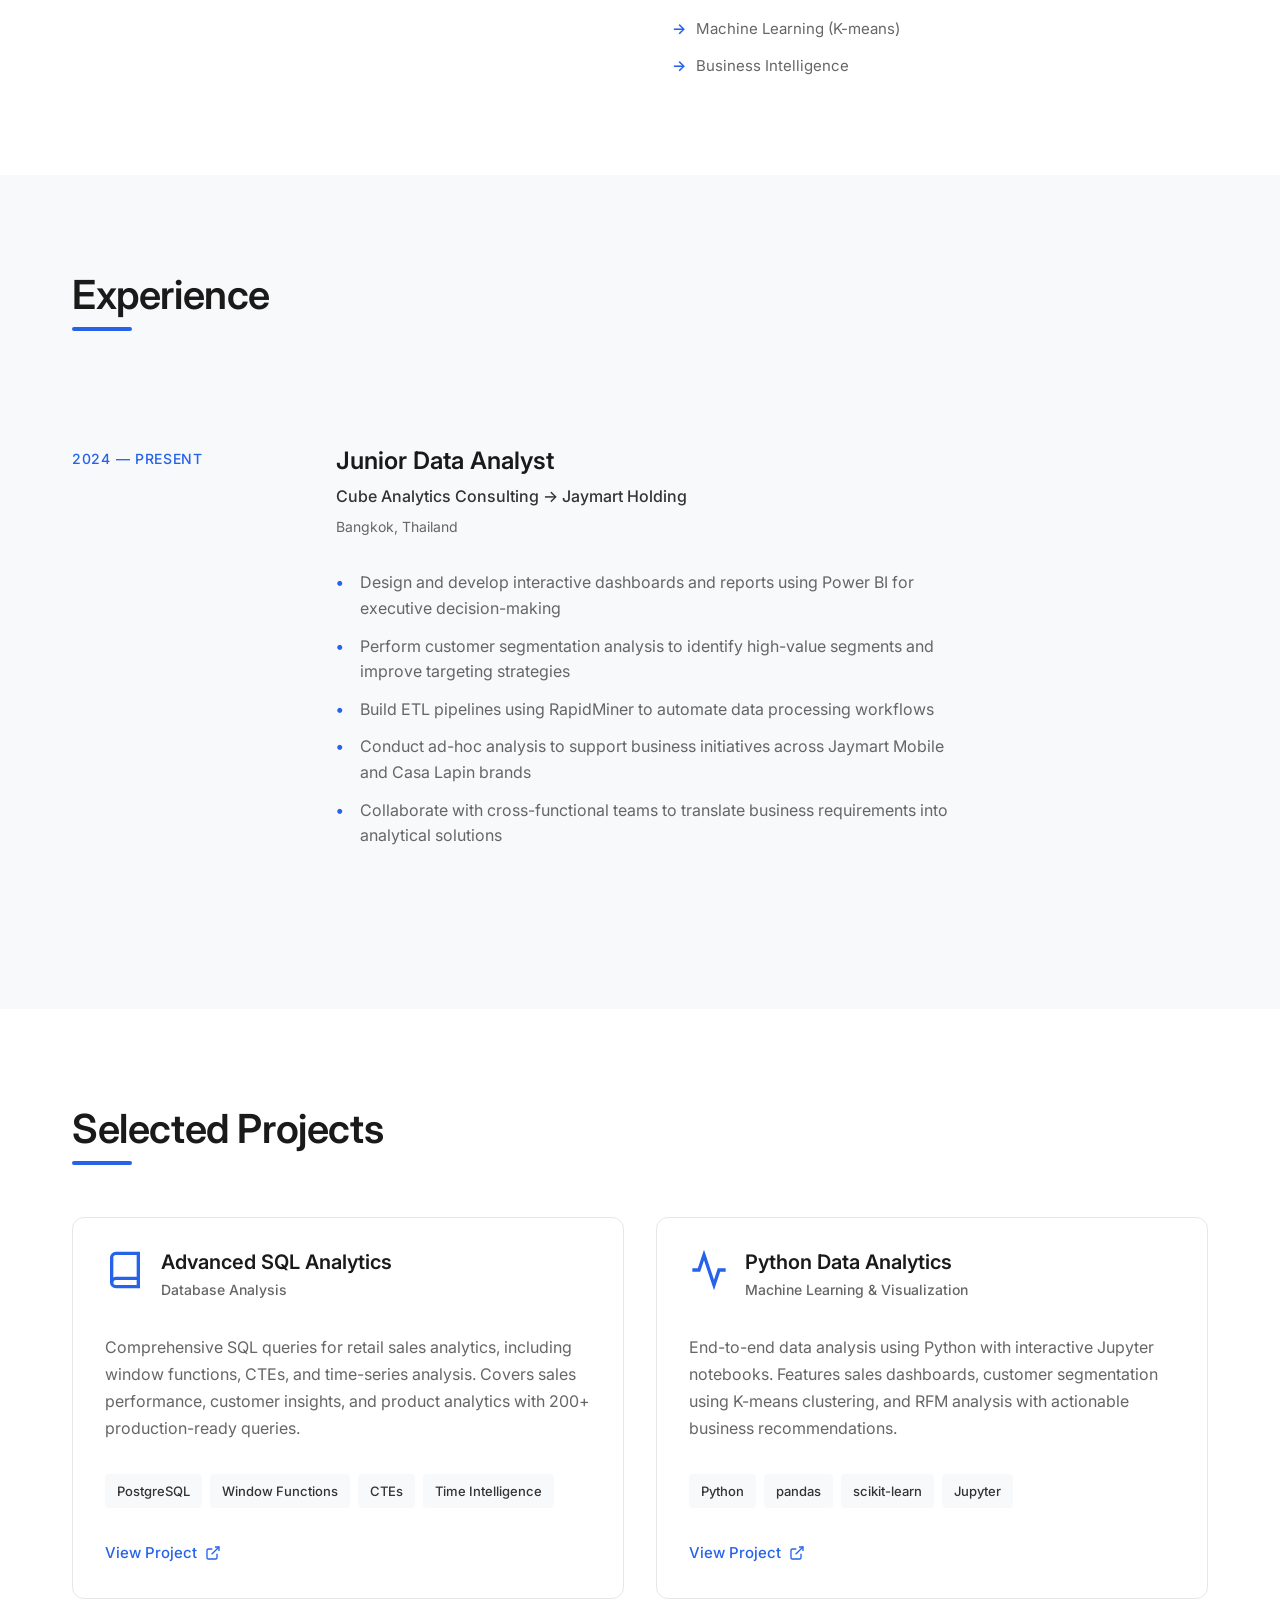
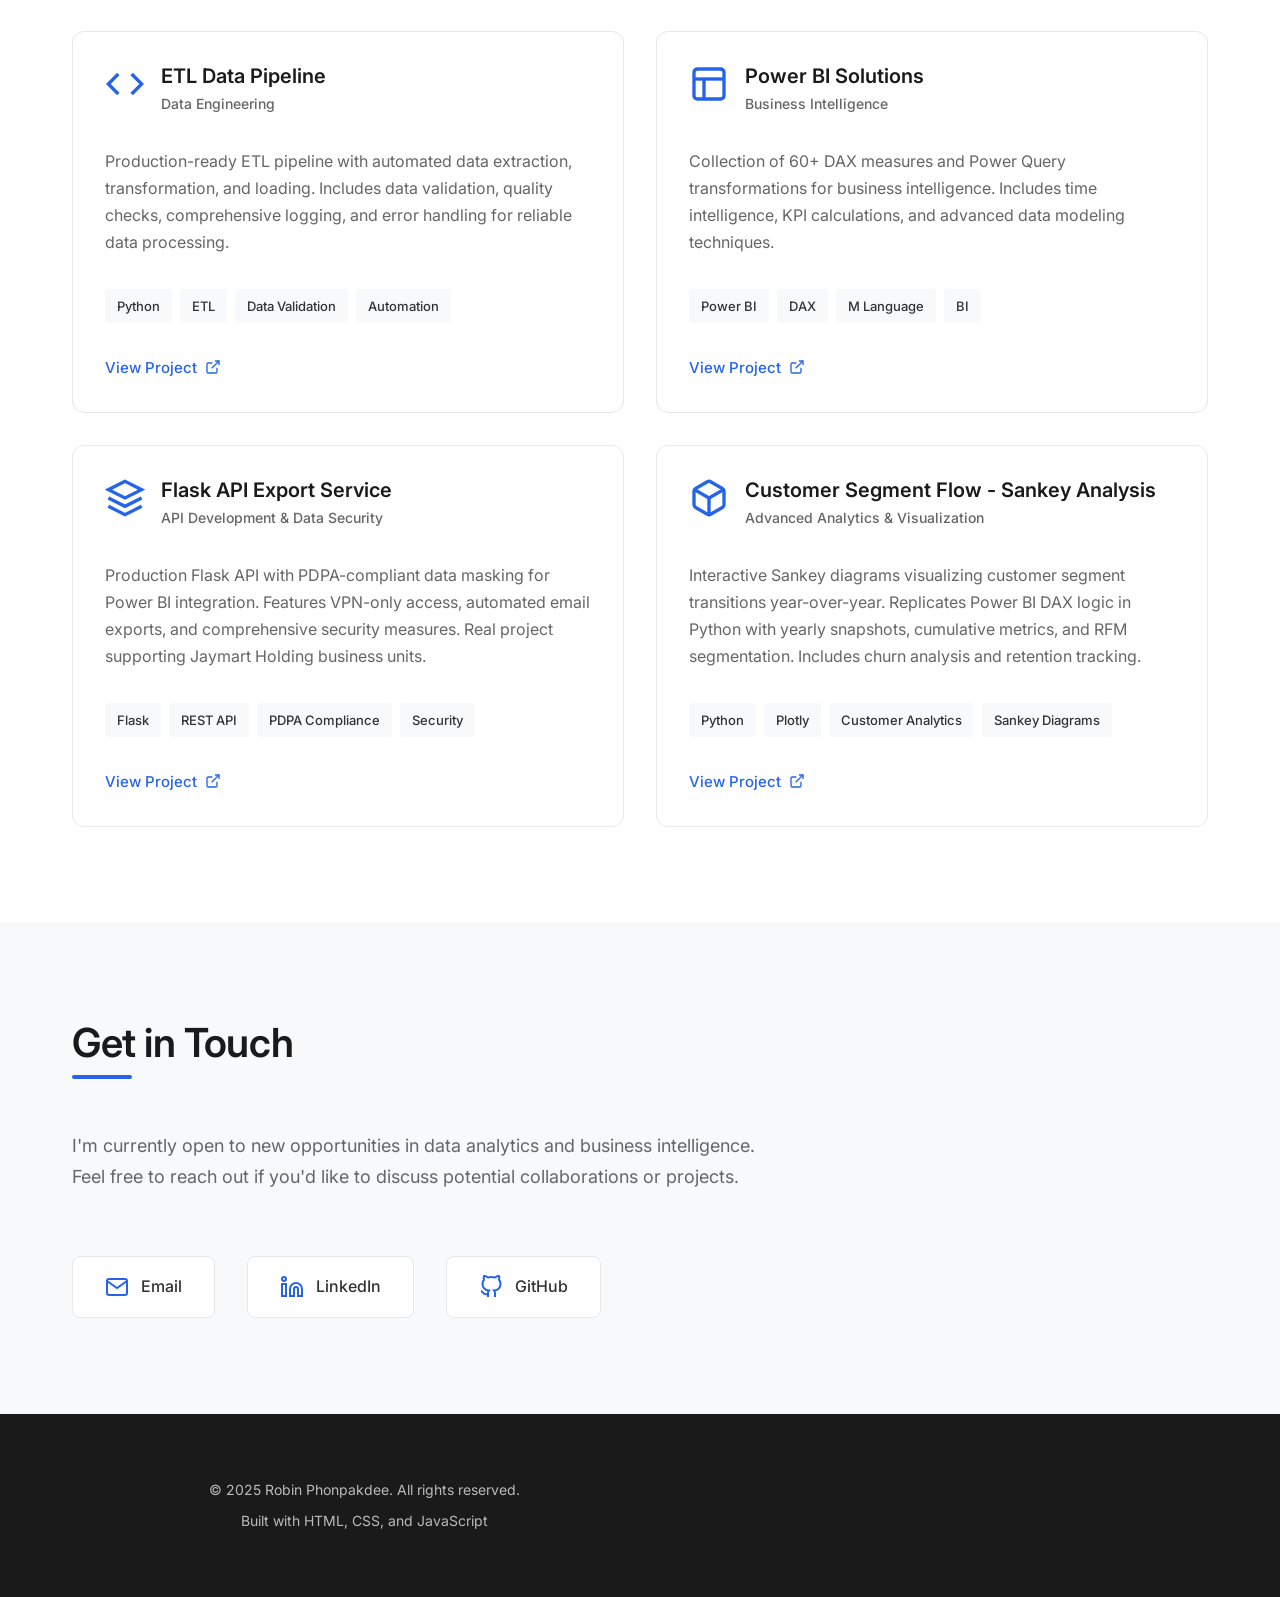
==== commit 7bd92452: "Add Customer Segment Sankey Visualization Project - Replicate Power BI DAX YearlySnapshot logic in P" ====
--- a/website/index.html
+++ b/website/index.html
@@ -291,6 +291,41 @@
                     </a>
                 </article>
 
+                <!-- Project 6 -->
+                <article class="project-card">
+                    <div class="project-header">
+                        <svg class="project-icon" viewBox="0 0 24 24" fill="none" stroke="currentColor" stroke-width="2">
+                            <path d="M21 16V8a2 2 0 0 0-1-1.73l-7-4a2 2 0 0 0-2 0l-7 4A2 2 0 0 0 3 8v8a2 2 0 0 0 1 1.73l7 4a2 2 0 0 0 2 0l7-4A2 2 0 0 0 21 16z"></path>
+                            <polyline points="3.27 6.96 12 12.01 20.73 6.96"></polyline>
+                            <line x1="12" y1="22.08" x2="12" y2="12"></line>
+                        </svg>
+                        <div class="project-meta">
+                            <h3 class="project-title">Customer Segment Flow - Sankey Analysis</h3>
+                            <p class="project-type">Advanced Analytics & Visualization</p>
+                        </div>
+                    </div>
+                    <p class="project-description">
+                        Interactive Sankey diagrams visualizing customer segment transitions year-over-year.
+                        Replicates Power BI DAX logic in Python with yearly snapshots, cumulative metrics,
+                        and RFM segmentation. Includes churn analysis and retention tracking.
+                    </p>
+                    <div class="project-tags">
+                        <span class="tag">Python</span>
+                        <span class="tag">Plotly</span>
+                        <span class="tag">Customer Analytics</span>
+                        <span class="tag">Sankey Diagrams</span>
+                    </div>
+                    <a href="https://github.com/robin-tennessine/portfolio/tree/main/python_analysis"
+                       class="project-link" target="_blank" rel="noopener">
+                        View Project
+                        <svg class="link-icon" viewBox="0 0 24 24" fill="none" stroke="currentColor" stroke-width="2">
+                            <path d="M18 13v6a2 2 0 0 1-2 2H5a2 2 0 0 1-2-2V8a2 2 0 0 1 2-2h6"></path>
+                            <polyline points="15 3 21 3 21 9"></polyline>
+                            <line x1="10" y1="14" x2="21" y2="3"></line>
+                        </svg>
+                    </a>
+                </article>
+
             </div>
         </div>
     </section>
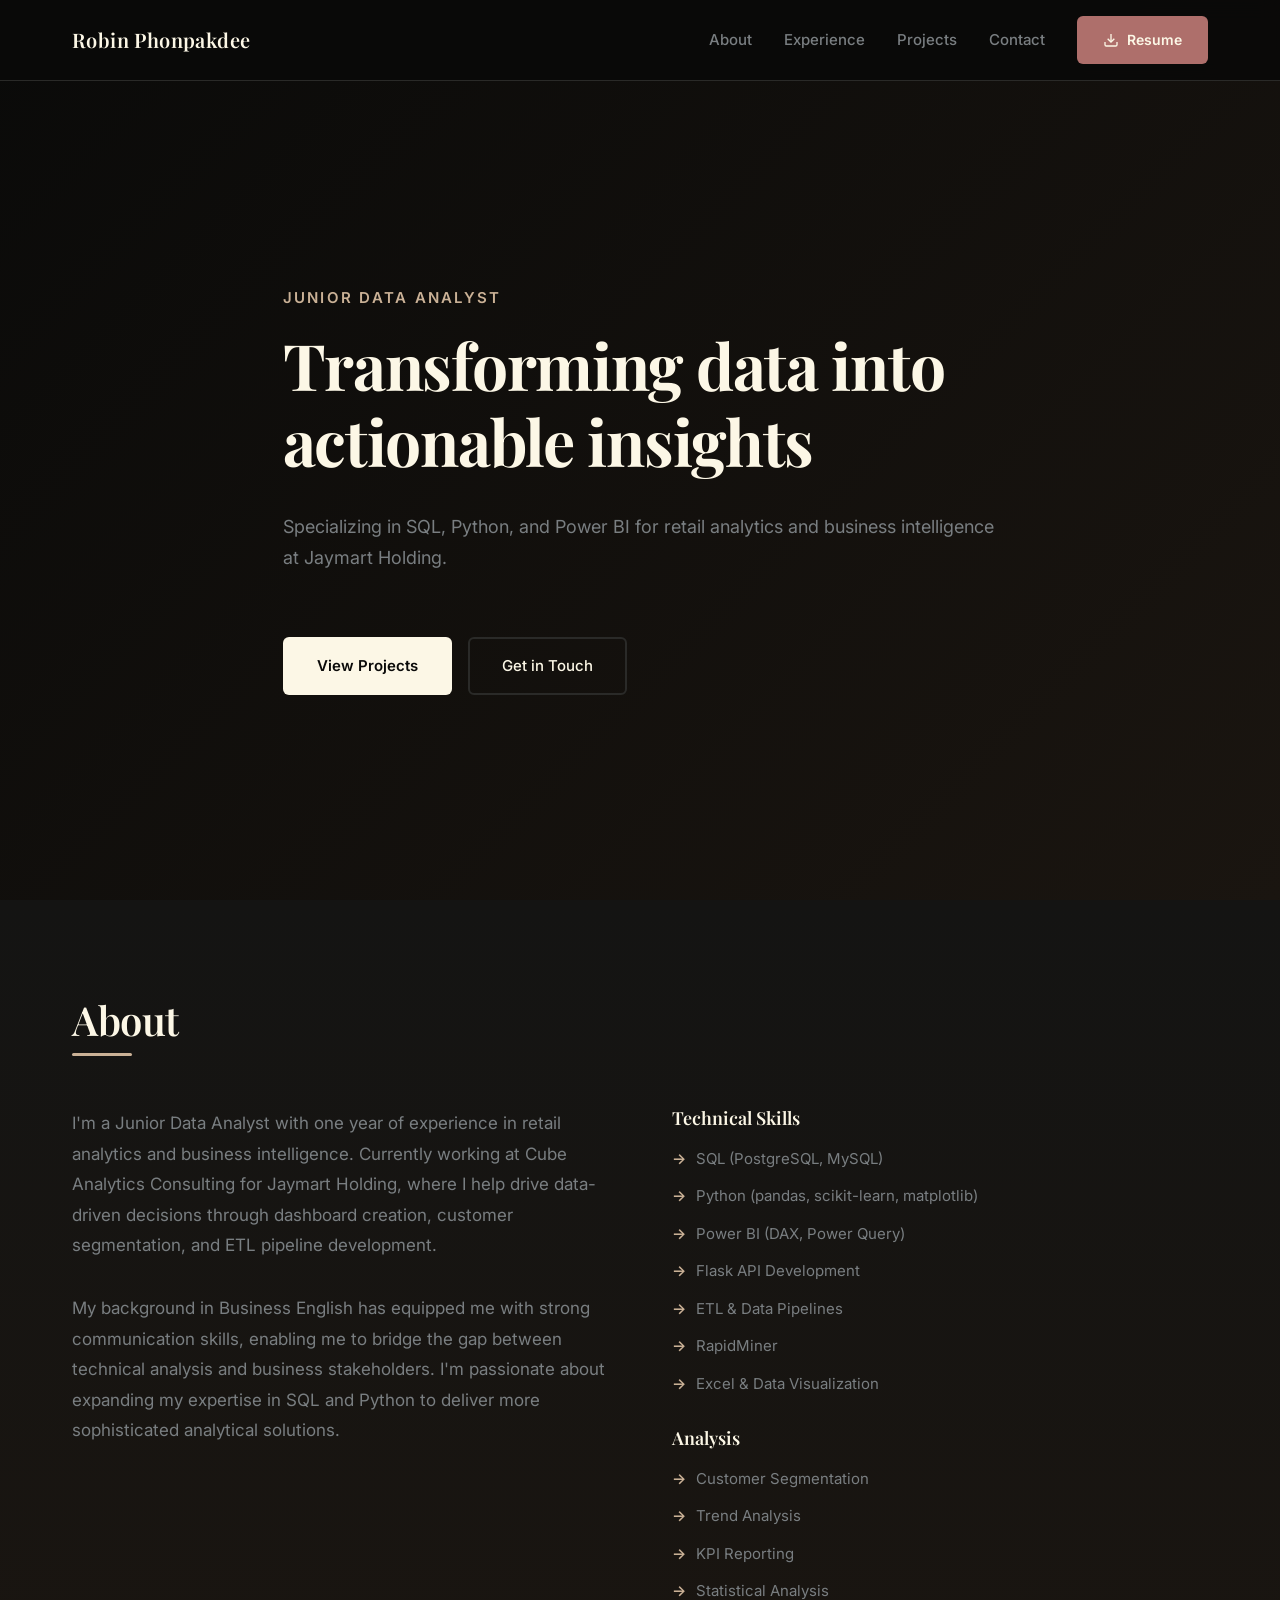
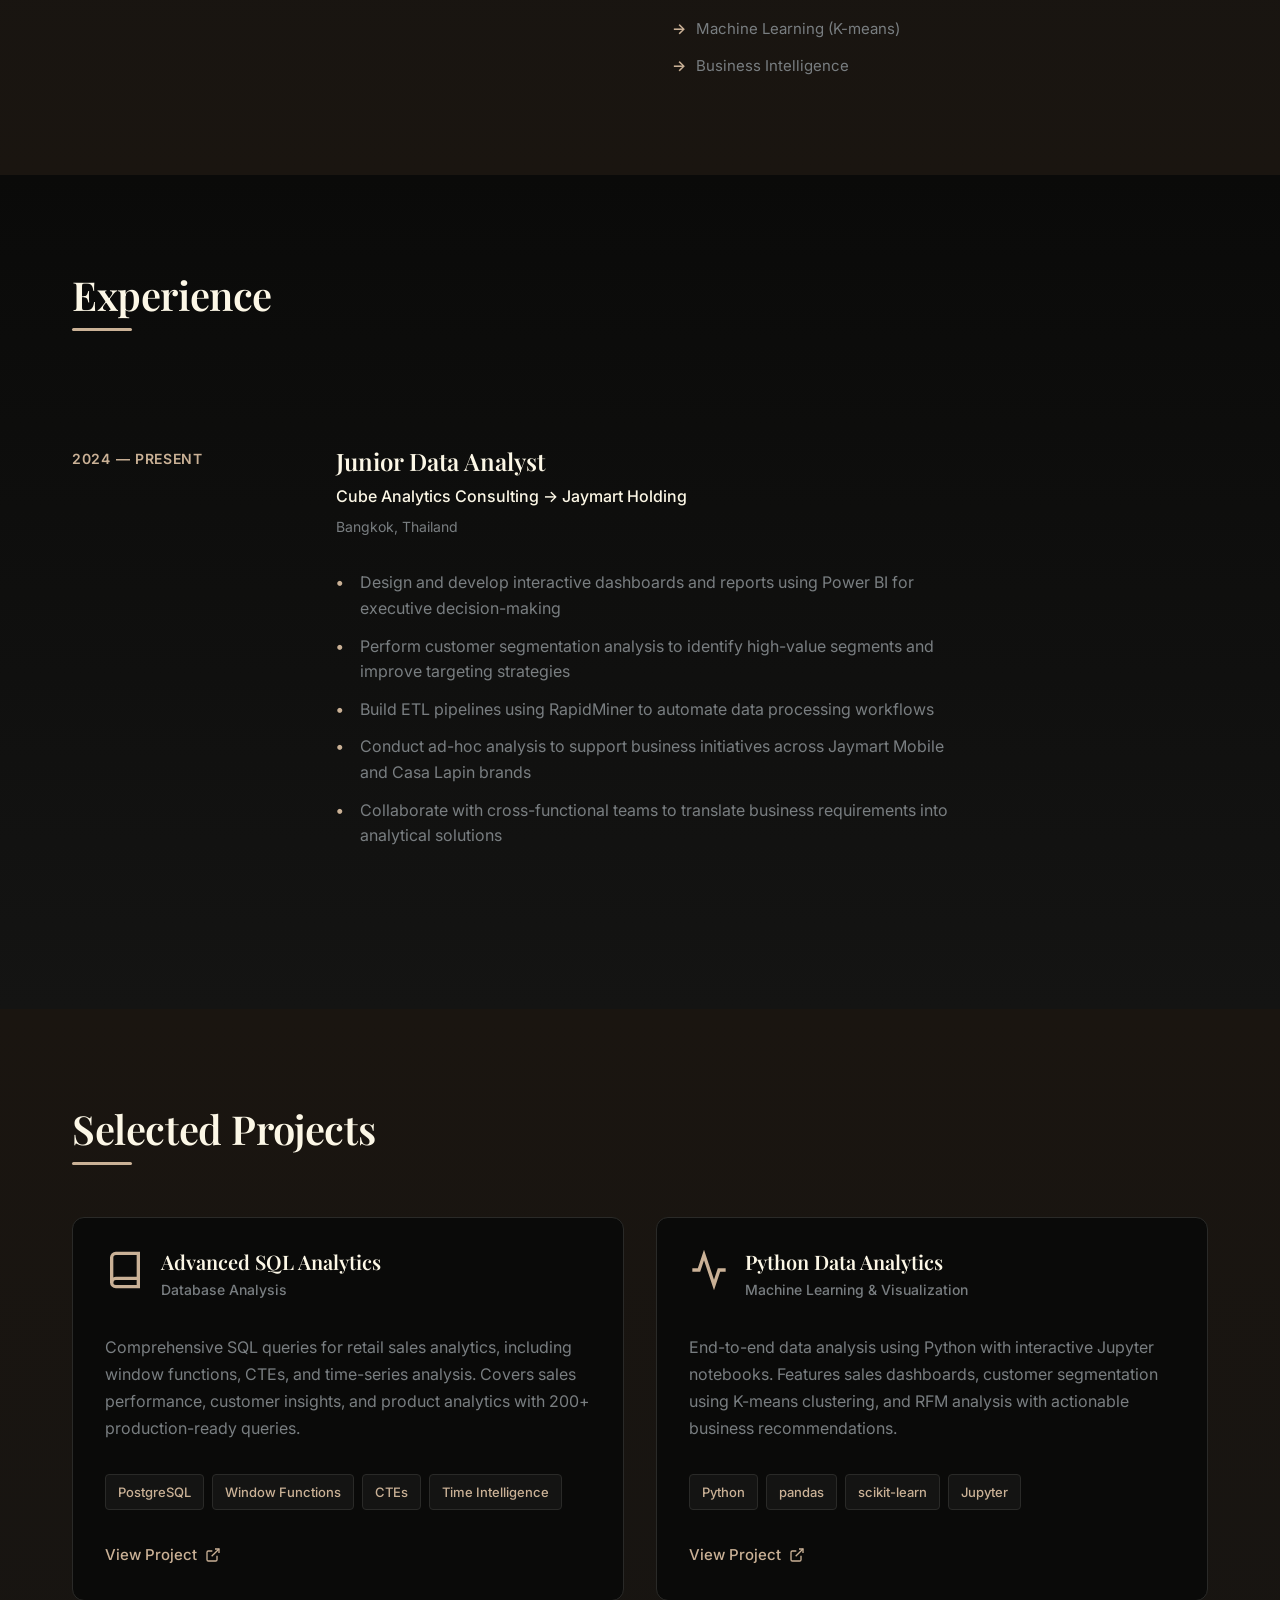
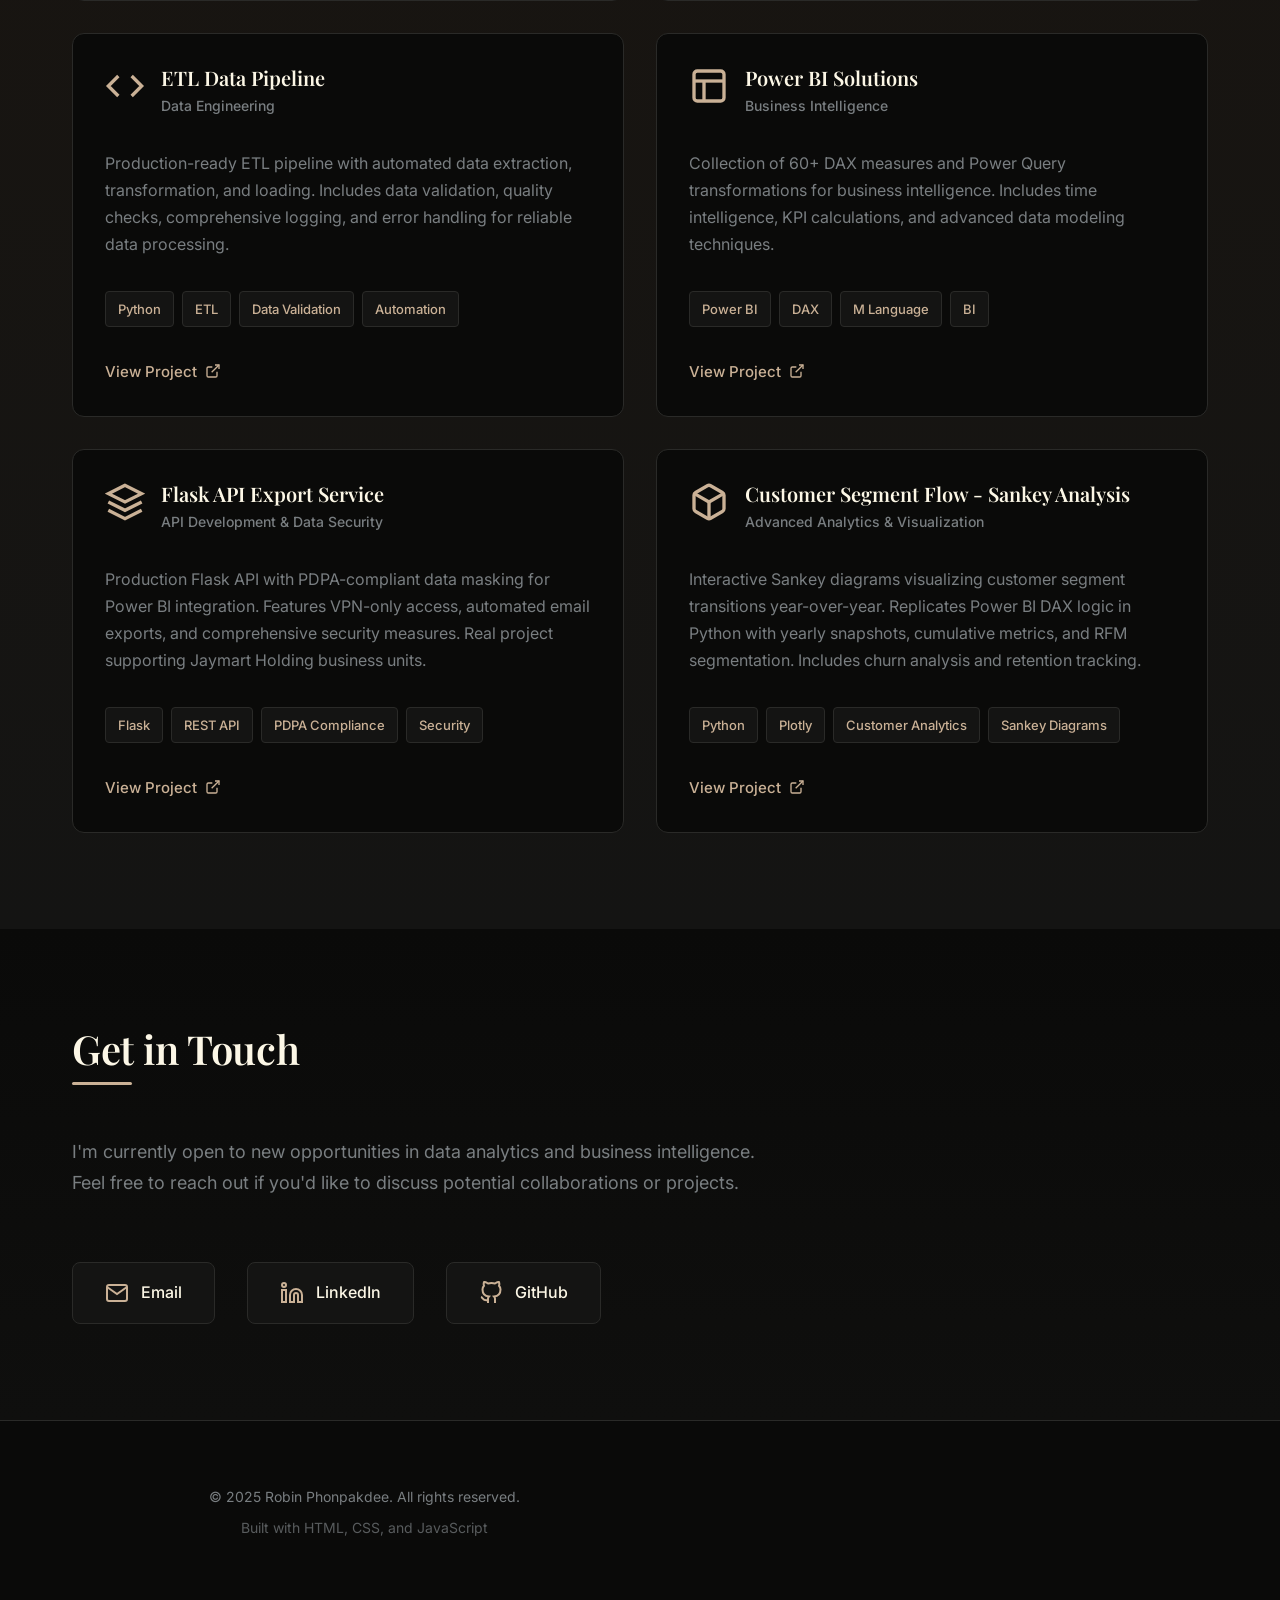
==== commit 4cdb61fb: "Redesign portfolio with Watchhouse-inspired dark theme - Apply sophisticated dark color scheme with " ====
--- a/website/index.html
+++ b/website/index.html
@@ -8,7 +8,7 @@
     <link rel="stylesheet" href="css/style.css">
     <link rel="preconnect" href="https://fonts.googleapis.com">
     <link rel="preconnect" href="https://fonts.gstatic.com" crossorigin>
-    <link href="https://fonts.googleapis.com/css2?family=Inter:wght@300;400;500;600;700&display=swap" rel="stylesheet">
+    <link href="https://fonts.googleapis.com/css2?family=Inter:wght@300;400;500;600;700&family=Playfair+Display:wght@400;500;600;700&display=swap" rel="stylesheet">
 </head>
 <body>
 
@@ -16,12 +16,22 @@
     <nav class="nav">
         <div class="nav-container">
             <a href="#" class="logo">Robin Phonpakdee</a>
-            <ul class="nav-menu">
-                <li><a href="#about" class="nav-link">About</a></li>
-                <li><a href="#experience" class="nav-link">Experience</a></li>
-                <li><a href="#projects" class="nav-link">Projects</a></li>
-                <li><a href="#contact" class="nav-link">Contact</a></li>
-            </ul>
+            <div class="nav-right">
+                <ul class="nav-menu">
+                    <li><a href="#about" class="nav-link">About</a></li>
+                    <li><a href="#experience" class="nav-link">Experience</a></li>
+                    <li><a href="#projects" class="nav-link">Projects</a></li>
+                    <li><a href="#contact" class="nav-link">Contact</a></li>
+                </ul>
+                <a href="Robin_Phonpakdee_Resume.pdf" class="btn btn-nav-export" download>
+                    <svg viewBox="0 0 24 24" fill="none" stroke="currentColor" stroke-width="2">
+                        <path d="M21 15v4a2 2 0 0 1-2 2H5a2 2 0 0 1-2-2v-4"></path>
+                        <polyline points="7 10 12 15 17 10"></polyline>
+                        <line x1="12" y1="15" x2="12" y2="3"></line>
+                    </svg>
+                    Resume
+                </a>
+            </div>
         </div>
     </nav>
 
--- a/website/css/style.css
+++ b/website/css/style.css
@@ -1,22 +1,34 @@
 /* ============================================
-   PROFESSIONAL MINIMAL PORTFOLIO
-   Inspired by Harvard and Watch House design
+   WATCHHOUSE-INSPIRED PORTFOLIO
+   Dark, sophisticated, coffee-inspired aesthetic
    ============================================ */
 
 /* ============================================
    ROOT & RESET
    ============================================ */
 :root {
-    --color-primary: #1a1a1a;
-    --color-secondary: #4a4a4a;
-    --color-accent: #2563eb;
-    --color-text: #333333;
-    --color-text-light: #666666;
-    --color-bg: #ffffff;
-    --color-bg-secondary: #f8f9fa;
-    --color-border: #e5e7eb;
-
-    --font-primary: 'Inter', -apple-system, BlinkMacSystemFont, 'Segoe UI', sans-serif;
+    /* Watchhouse Color Palette */
+    --color-bg-dark: #0A0A09;
+    --color-cream: #FCF7E6;
+    --color-tan: #CAB196;
+    --color-rose: #AE6F6B;
+    --color-slate: #797E81;
+    --color-charcoal: #1a1a1a;
+
+    /* Primary colors */
+    --color-primary: var(--color-bg-dark);
+    --color-secondary: #2a2a28;
+    --color-accent: var(--color-tan);
+    --color-accent-rose: var(--color-rose);
+    --color-text: var(--color-cream);
+    --color-text-muted: var(--color-slate);
+    --color-bg: var(--color-bg-dark);
+    --color-bg-secondary: #141413;
+    --color-border: #2a2a28;
+
+    /* Typography - Serif for headings, Sans for body */
+    --font-heading: 'Playfair Display', 'Georgia', serif;
+    --font-body: 'Inter', -apple-system, BlinkMacSystemFont, 'Segoe UI', sans-serif;
 
     --spacing-xs: 0.5rem;
     --spacing-sm: 1rem;
@@ -38,7 +50,7 @@
 }
 
 body {
-    font-family: var(--font-primary);
+    font-family: var(--font-body);
     color: var(--color-text);
     background: var(--color-bg);
     line-height: 1.7;
@@ -51,9 +63,10 @@
    TYPOGRAPHY
    ============================================ */
 h1, h2, h3, h4, h5, h6 {
+    font-family: var(--font-heading);
     font-weight: 600;
     line-height: 1.2;
-    color: var(--color-primary);
+    color: var(--color-cream);
 }
 
 h1 {
@@ -72,7 +85,7 @@
 }
 
 p {
-    color: var(--color-text-light);
+    color: var(--color-text-muted);
     max-width: 65ch;
 }
 
@@ -106,7 +119,7 @@
     top: 0;
     left: 0;
     right: 0;
-    background: rgba(255, 255, 255, 0.95);
+    background: rgba(10, 10, 9, 0.95);
     backdrop-filter: blur(10px);
     border-bottom: 1px solid var(--color-border);
     z-index: 1000;
@@ -123,9 +136,17 @@
 }
 
 .logo {
-    font-size: 1.125rem;
+    font-family: var(--font-heading);
+    font-size: 1.25rem;
     font-weight: 600;
-    color: var(--color-primary);
+    color: var(--color-cream);
+    letter-spacing: 0.02em;
+}
+
+.nav-right {
+    display: flex;
+    align-items: center;
+    gap: var(--spacing-md);
 }
 
 .nav-menu {
@@ -134,7 +155,7 @@
 }
 
 .nav-link {
-    color: var(--color-text-light);
+    color: var(--color-text-muted);
     font-size: 0.9375rem;
     font-weight: 500;
     transition: var(--transition);
@@ -153,7 +174,7 @@
 }
 
 .nav-link:hover {
-    color: var(--color-primary);
+    color: var(--color-cream);
 }
 
 .nav-link:hover::after {
@@ -168,6 +189,7 @@
     display: flex;
     align-items: center;
     padding-top: 80px;
+    background: linear-gradient(135deg, #0A0A09 0%, #1a1510 100%);
 }
 
 .hero-content {
@@ -176,21 +198,22 @@
 
 .hero-subtitle {
     font-size: 0.9375rem;
-    font-weight: 500;
+    font-weight: 600;
     color: var(--color-accent);
     text-transform: uppercase;
-    letter-spacing: 0.1em;
+    letter-spacing: 0.15em;
     margin-bottom: var(--spacing-sm);
 }
 
 .hero-title {
     margin-bottom: var(--spacing-md);
+    color: var(--color-cream);
 }
 
 .hero-description {
     font-size: 1.125rem;
     margin-bottom: var(--spacing-lg);
-    color: var(--color-text-light);
+    color: var(--color-text-muted);
 }
 
 .hero-cta {
@@ -215,25 +238,66 @@
 }
 
 .btn-primary {
-    background: var(--color-primary);
-    color: var(--color-bg);
+    background: var(--color-cream);
+    color: var(--color-bg-dark);
+    font-weight: 600;
 }
 
 .btn-primary:hover {
-    background: var(--color-secondary);
+    background: var(--color-tan);
+    color: var(--color-bg-dark);
     transform: translateY(-2px);
-    box-shadow: 0 4px 12px rgba(0, 0, 0, 0.15);
+    box-shadow: 0 8px 24px rgba(202, 177, 150, 0.3);
 }
 
 .btn-secondary {
     background: transparent;
-    color: var(--color-primary);
+    color: var(--color-cream);
     border-color: var(--color-border);
 }
 
 .btn-secondary:hover {
-    border-color: var(--color-primary);
+    border-color: var(--color-tan);
+    background: rgba(202, 177, 150, 0.1);
     transform: translateY(-2px);
+}
+
+.btn-export {
+    background: var(--color-accent-rose);
+    color: var(--color-cream);
+    font-weight: 600;
+    gap: 0.5rem;
+}
+
+.btn-export:hover {
+    background: #9e5f5b;
+    transform: translateY(-2px);
+    box-shadow: 0 8px 24px rgba(174, 111, 107, 0.3);
+}
+
+.btn-export svg {
+    width: 18px;
+    height: 18px;
+}
+
+.btn-nav-export {
+    background: var(--color-accent-rose);
+    color: var(--color-cream);
+    font-weight: 600;
+    gap: 0.5rem;
+    padding: 0.625rem 1.5rem;
+    font-size: 0.875rem;
+}
+
+.btn-nav-export:hover {
+    background: #9e5f5b;
+    transform: translateY(-2px);
+    box-shadow: 0 4px 16px rgba(174, 111, 107, 0.4);
+}
+
+.btn-nav-export svg {
+    width: 16px;
+    height: 16px;
 }
 
 /* ============================================
@@ -244,6 +308,7 @@
     margin-bottom: var(--spacing-lg);
     position: relative;
     display: inline-block;
+    color: var(--color-cream);
 }
 
 .section-title::after {
@@ -252,7 +317,7 @@
     bottom: -12px;
     left: 0;
     width: 60px;
-    height: 4px;
+    height: 3px;
     background: var(--color-accent);
     border-radius: 2px;
 }
@@ -260,6 +325,10 @@
 /* ============================================
    ABOUT SECTION
    ============================================ */
+.about-section {
+    background: linear-gradient(180deg, #141413 0%, #1a1510 100%);
+}
+
 .about-content {
     display: grid;
     grid-template-columns: 1fr 1fr;
@@ -276,6 +345,7 @@
 .about-text p {
     font-size: 1.0625rem;
     line-height: 1.8;
+    color: var(--color-text-muted);
 }
 
 .skills-list {
@@ -287,7 +357,7 @@
 .skill-category h3 {
     font-size: 1.125rem;
     margin-bottom: var(--spacing-sm);
-    color: var(--color-primary);
+    color: var(--color-cream);
 }
 
 .skill-category ul {
@@ -297,7 +367,7 @@
 }
 
 .skill-category li {
-    color: var(--color-text-light);
+    color: var(--color-text-muted);
     padding-left: 1.5rem;
     position: relative;
     font-size: 0.9375rem;
@@ -315,7 +385,7 @@
    EXPERIENCE SECTION
    ============================================ */
 .experience-section {
-    background: var(--color-bg-secondary);
+    background: linear-gradient(180deg, #0A0A09 0%, #141413 100%);
 }
 
 .experience-timeline {
@@ -336,7 +406,7 @@
 
 .experience-period {
     font-size: 0.875rem;
-    font-weight: 500;
+    font-weight: 600;
     color: var(--color-accent);
     text-transform: uppercase;
     letter-spacing: 0.05em;
@@ -345,18 +415,19 @@
 .experience-role {
     font-size: 1.5rem;
     margin-bottom: 0.5rem;
+    color: var(--color-cream);
 }
 
 .experience-company {
     font-size: 1rem;
-    color: var(--color-text);
+    color: var(--color-cream);
     font-weight: 500;
     margin-bottom: 0.25rem;
 }
 
 .experience-location {
     font-size: 0.875rem;
-    color: var(--color-text-light);
+    color: var(--color-text-muted);
     margin-bottom: var(--spacing-md);
 }
 
@@ -367,7 +438,7 @@
 }
 
 .experience-responsibilities li {
-    color: var(--color-text-light);
+    color: var(--color-text-muted);
     padding-left: 1.5rem;
     position: relative;
     line-height: 1.6;
@@ -384,6 +455,10 @@
 /* ============================================
    PROJECTS SECTION
    ============================================ */
+.projects-section {
+    background: linear-gradient(180deg, #1a1510 0%, #141413 100%);
+}
+
 .projects-grid {
     display: grid;
     grid-template-columns: repeat(auto-fill, minmax(min(100%, 500px), 1fr));
@@ -402,7 +477,7 @@
 
 .project-card:hover {
     border-color: var(--color-accent);
-    box-shadow: 0 8px 24px rgba(0, 0, 0, 0.08);
+    box-shadow: 0 8px 24px rgba(202, 177, 150, 0.15);
     transform: translateY(-4px);
 }
 
@@ -426,16 +501,17 @@
 .project-title {
     font-size: 1.25rem;
     margin-bottom: 0.25rem;
+    color: var(--color-cream);
 }
 
 .project-type {
     font-size: 0.875rem;
-    color: var(--color-text-light);
+    color: var(--color-text-muted);
     font-weight: 500;
 }
 
 .project-description {
-    color: var(--color-text-light);
+    color: var(--color-text-muted);
     line-height: 1.7;
     margin-bottom: var(--spacing-md);
     flex-grow: 1;
@@ -452,7 +528,8 @@
     font-size: 0.8125rem;
     padding: 0.375rem 0.75rem;
     background: var(--color-bg-secondary);
-    color: var(--color-text);
+    color: var(--color-tan);
+    border: 1px solid var(--color-border);
     border-radius: 4px;
     font-weight: 500;
 }
@@ -469,6 +546,7 @@
 
 .project-link:hover {
     gap: 0.75rem;
+    color: var(--color-cream);
 }
 
 .link-icon {
@@ -481,7 +559,7 @@
    CONTACT SECTION
    ============================================ */
 .contact-section {
-    background: var(--color-bg-secondary);
+    background: linear-gradient(180deg, #0A0A09 0%, #0f0f0e 100%);
 }
 
 .contact-content {
@@ -491,6 +569,7 @@
 .contact-description {
     font-size: 1.125rem;
     margin-bottom: var(--spacing-lg);
+    color: var(--color-text-muted);
 }
 
 .contact-links {
@@ -504,17 +583,19 @@
     align-items: center;
     gap: 0.75rem;
     padding: 1rem 2rem;
-    background: var(--color-bg);
+    background: var(--color-bg-secondary);
     border: 1px solid var(--color-border);
     border-radius: 8px;
     transition: var(--transition);
     font-weight: 500;
+    color: var(--color-cream);
 }
 
 .contact-link:hover {
     border-color: var(--color-accent);
+    background: rgba(202, 177, 150, 0.1);
     transform: translateY(-2px);
-    box-shadow: 0 4px 12px rgba(0, 0, 0, 0.08);
+    box-shadow: 0 4px 12px rgba(202, 177, 150, 0.15);
 }
 
 .contact-icon {
@@ -527,20 +608,22 @@
    FOOTER
    ============================================ */
 .footer {
-    background: var(--color-primary);
-    color: var(--color-bg);
+    background: var(--color-bg-dark);
+    color: var(--color-text-muted);
     padding: var(--spacing-lg) 0;
     text-align: center;
+    border-top: 1px solid var(--color-border);
 }
 
 .footer p {
-    color: rgba(255, 255, 255, 0.7);
+    color: var(--color-text-muted);
     font-size: 0.875rem;
 }
 
 .footer-note {
     margin-top: 0.5rem;
     font-size: 0.8125rem;
+    opacity: 0.7;
 }
 
 /* ============================================
@@ -558,8 +641,22 @@
 }
 
 @media (max-width: 768px) {
+    .nav-right {
+        gap: var(--spacing-sm);
+    }
+
     .nav-menu {
         display: none;
+    }
+
+    .btn-nav-export {
+        padding: 0.5rem 1rem;
+        font-size: 0.8125rem;
+    }
+
+    .btn-nav-export svg {
+        width: 14px;
+        height: 14px;
     }
 
     .hero {
@@ -654,10 +751,10 @@
 /* Selection */
 ::selection {
     background: var(--color-accent);
-    color: var(--color-bg);
+    color: var(--color-bg-dark);
 }
 
 ::-moz-selection {
     background: var(--color-accent);
-    color: var(--color-bg);
-}
+    color: var(--color-bg-dark);
+}
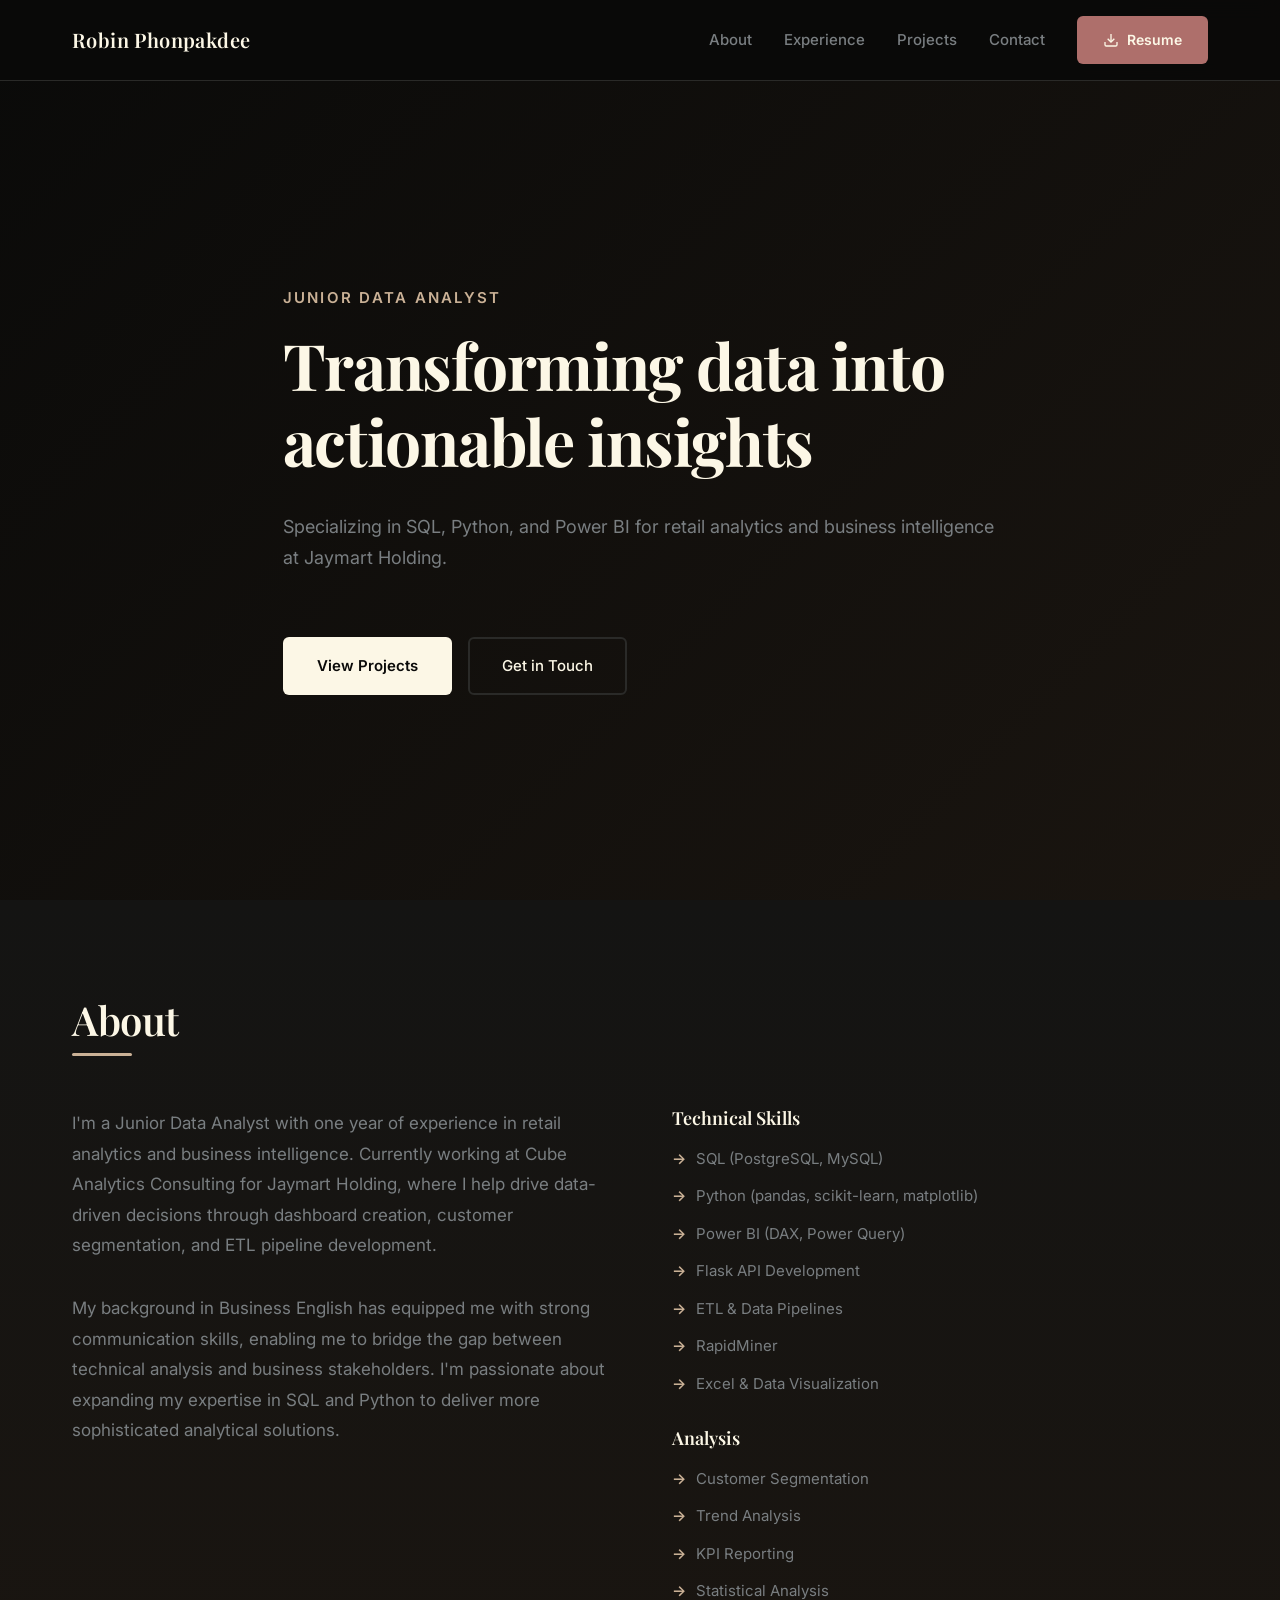
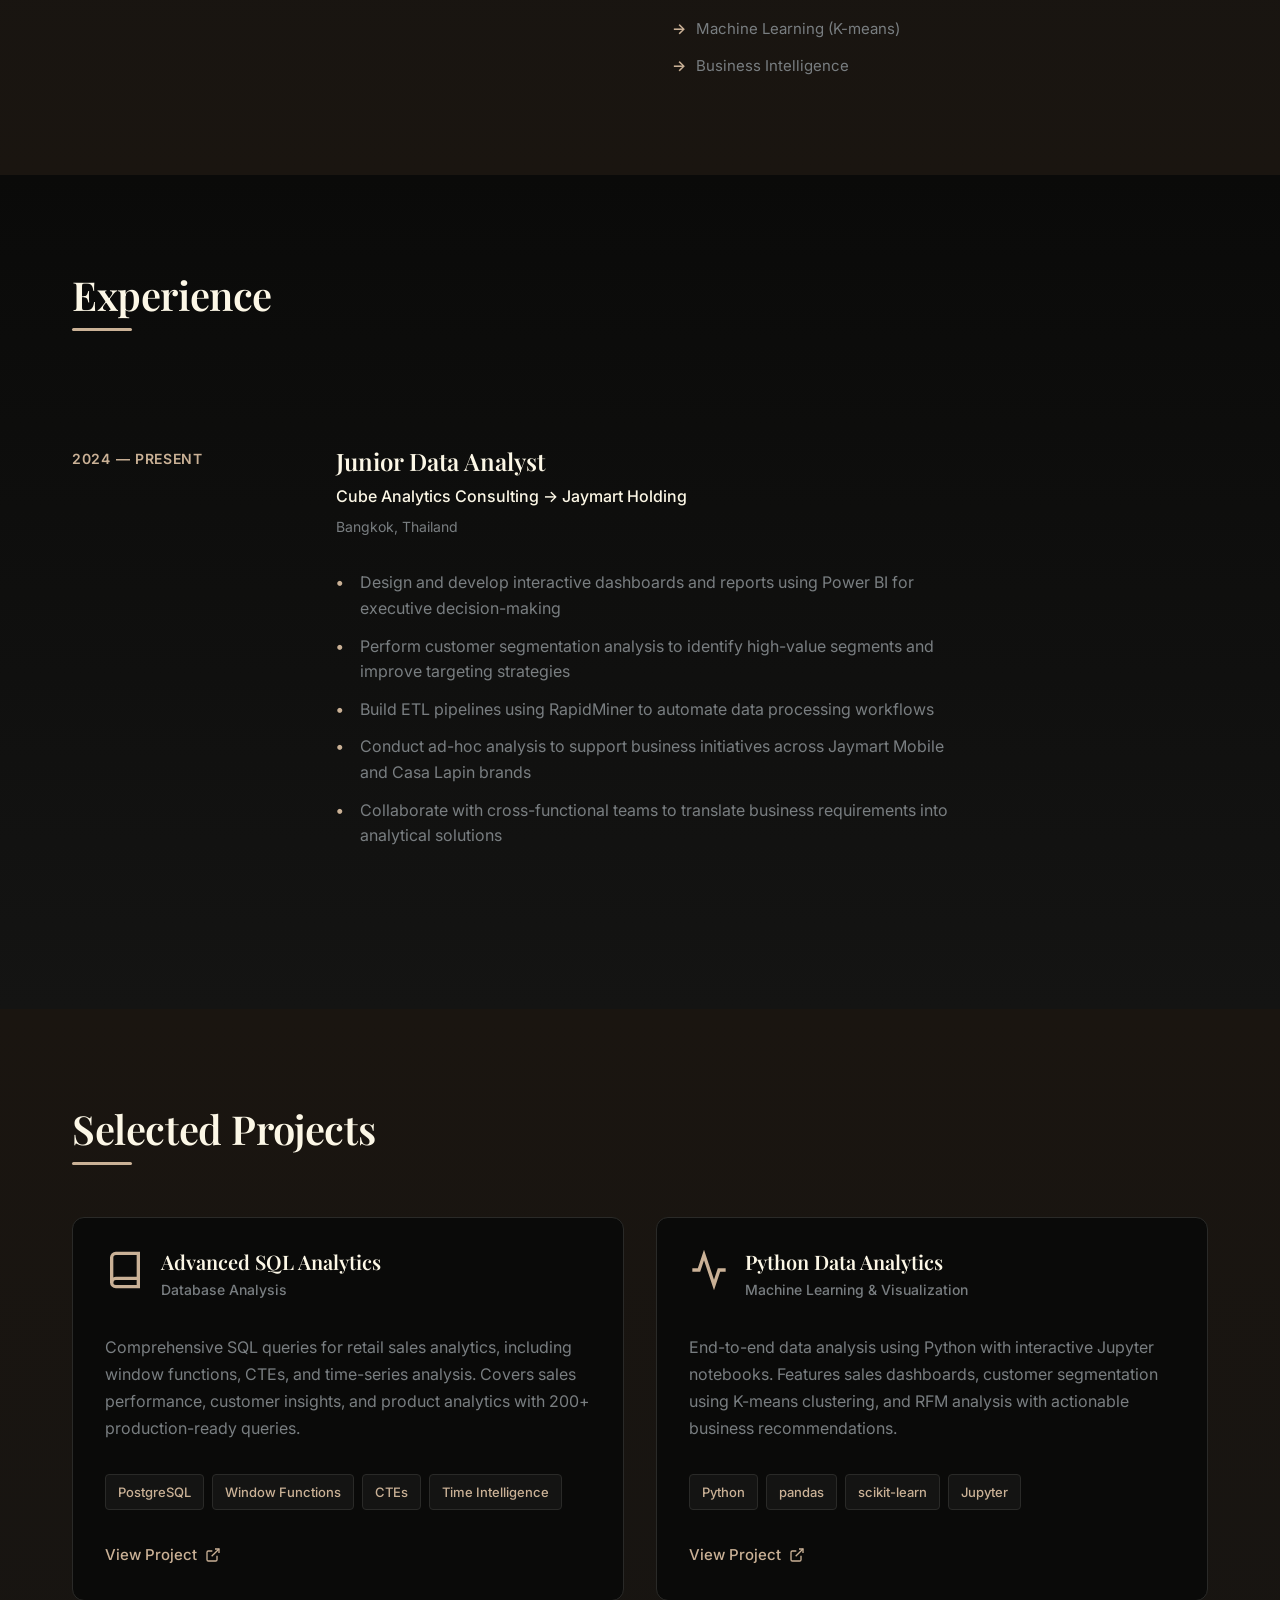
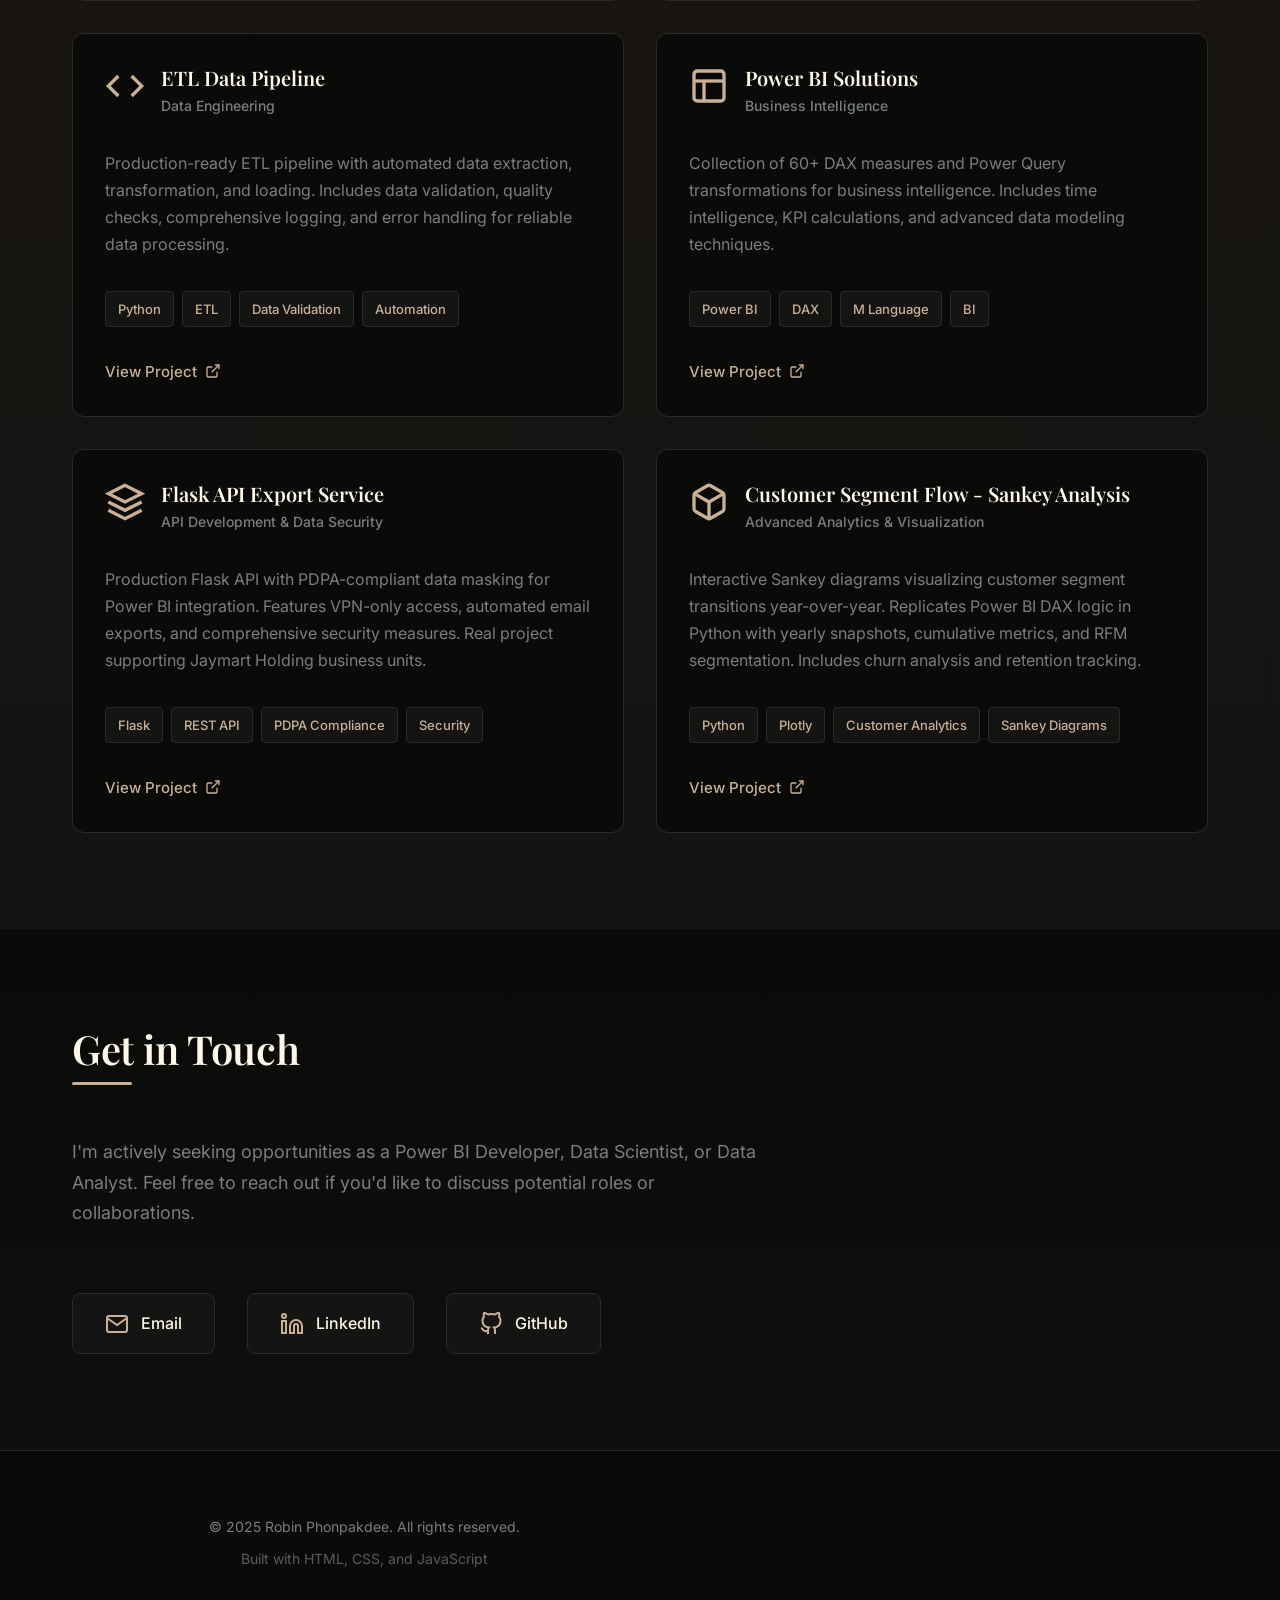
==== commit 95275e09: "Update contact section to specify job-seeking roles - Actively seeking: Power BI Developer, Data Sci" ====
--- a/website/index.html
+++ b/website/index.html
@@ -346,8 +346,8 @@
             <h2 class="section-title">Get in Touch</h2>
             <div class="contact-content">
                 <p class="contact-description">
-                    I'm currently open to new opportunities in data analytics and business intelligence.
-                    Feel free to reach out if you'd like to discuss potential collaborations or projects.
+                    I'm actively seeking opportunities as a Power BI Developer, Data Scientist, or Data Analyst.
+                    Feel free to reach out if you'd like to discuss potential roles or collaborations.
                 </p>
                 <div class="contact-links">
                     <a href="mailto:robint.phonpakdee@gmail.com" class="contact-link">
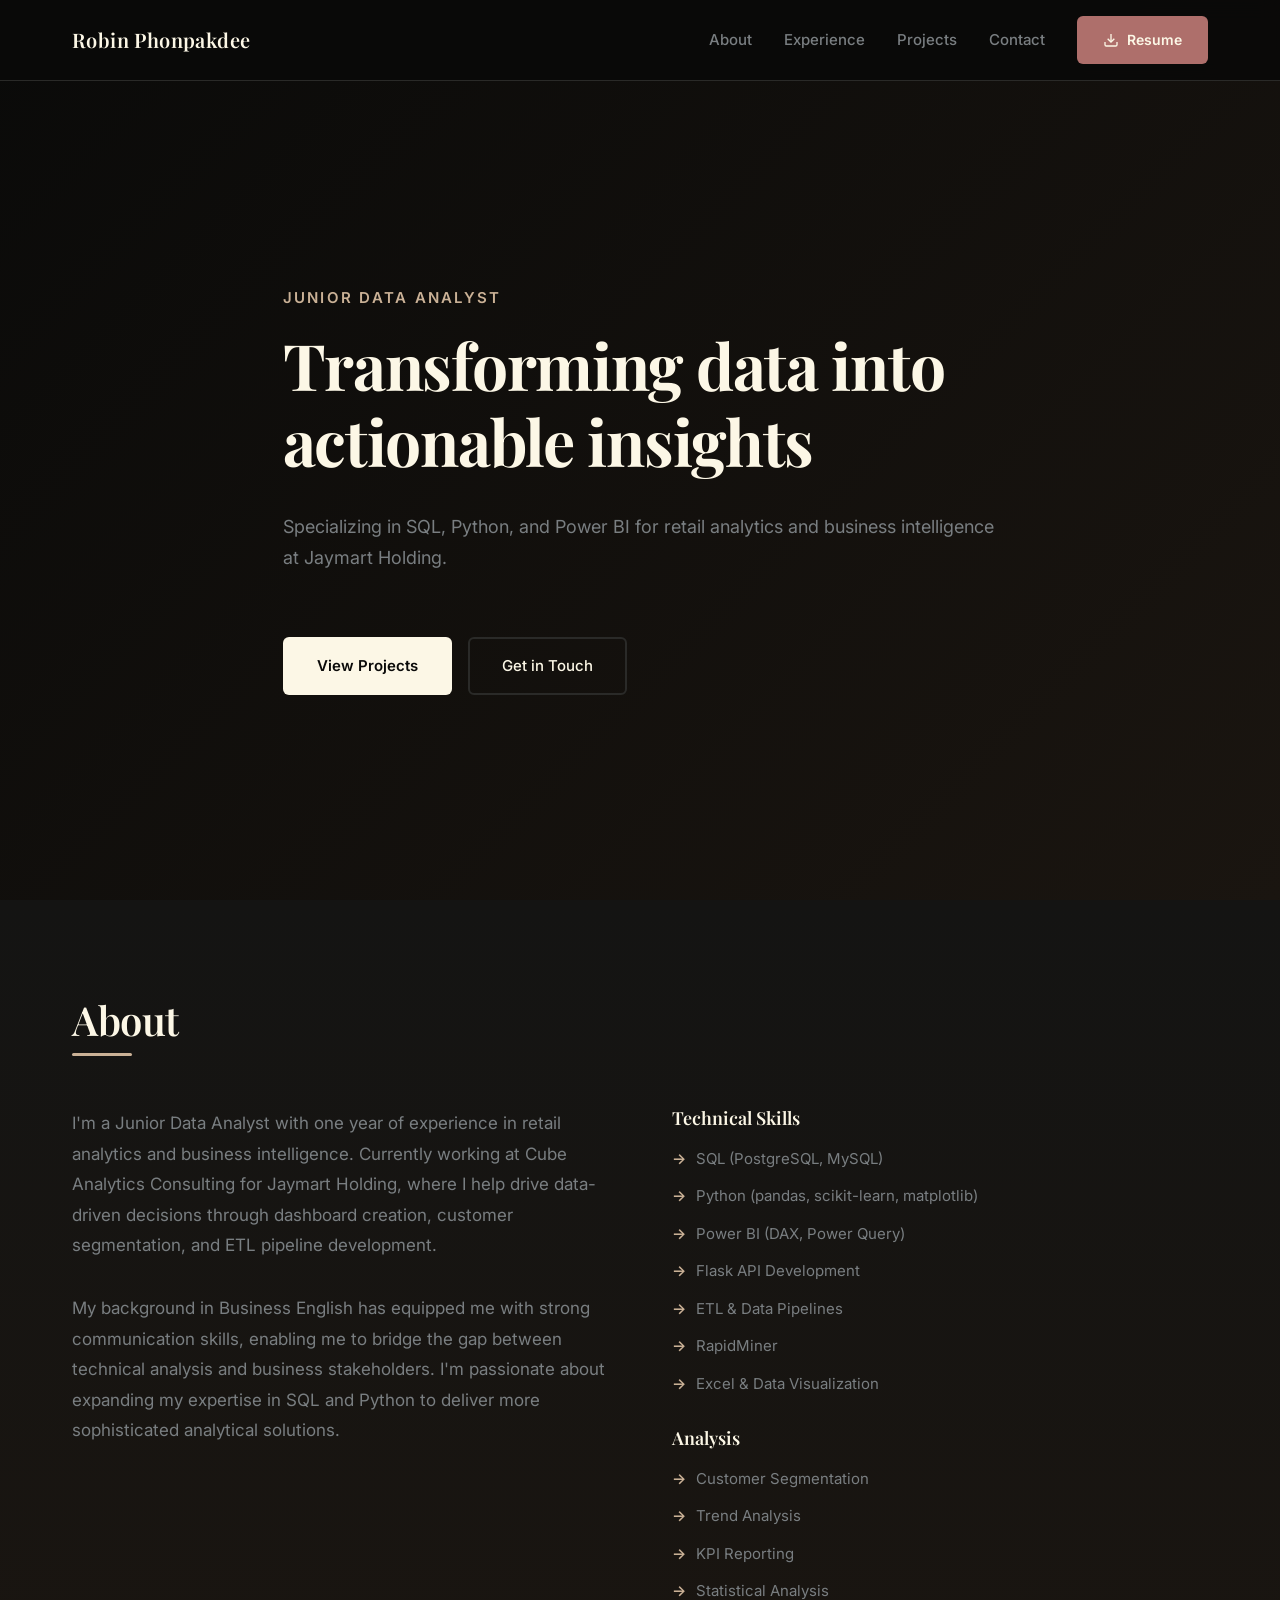
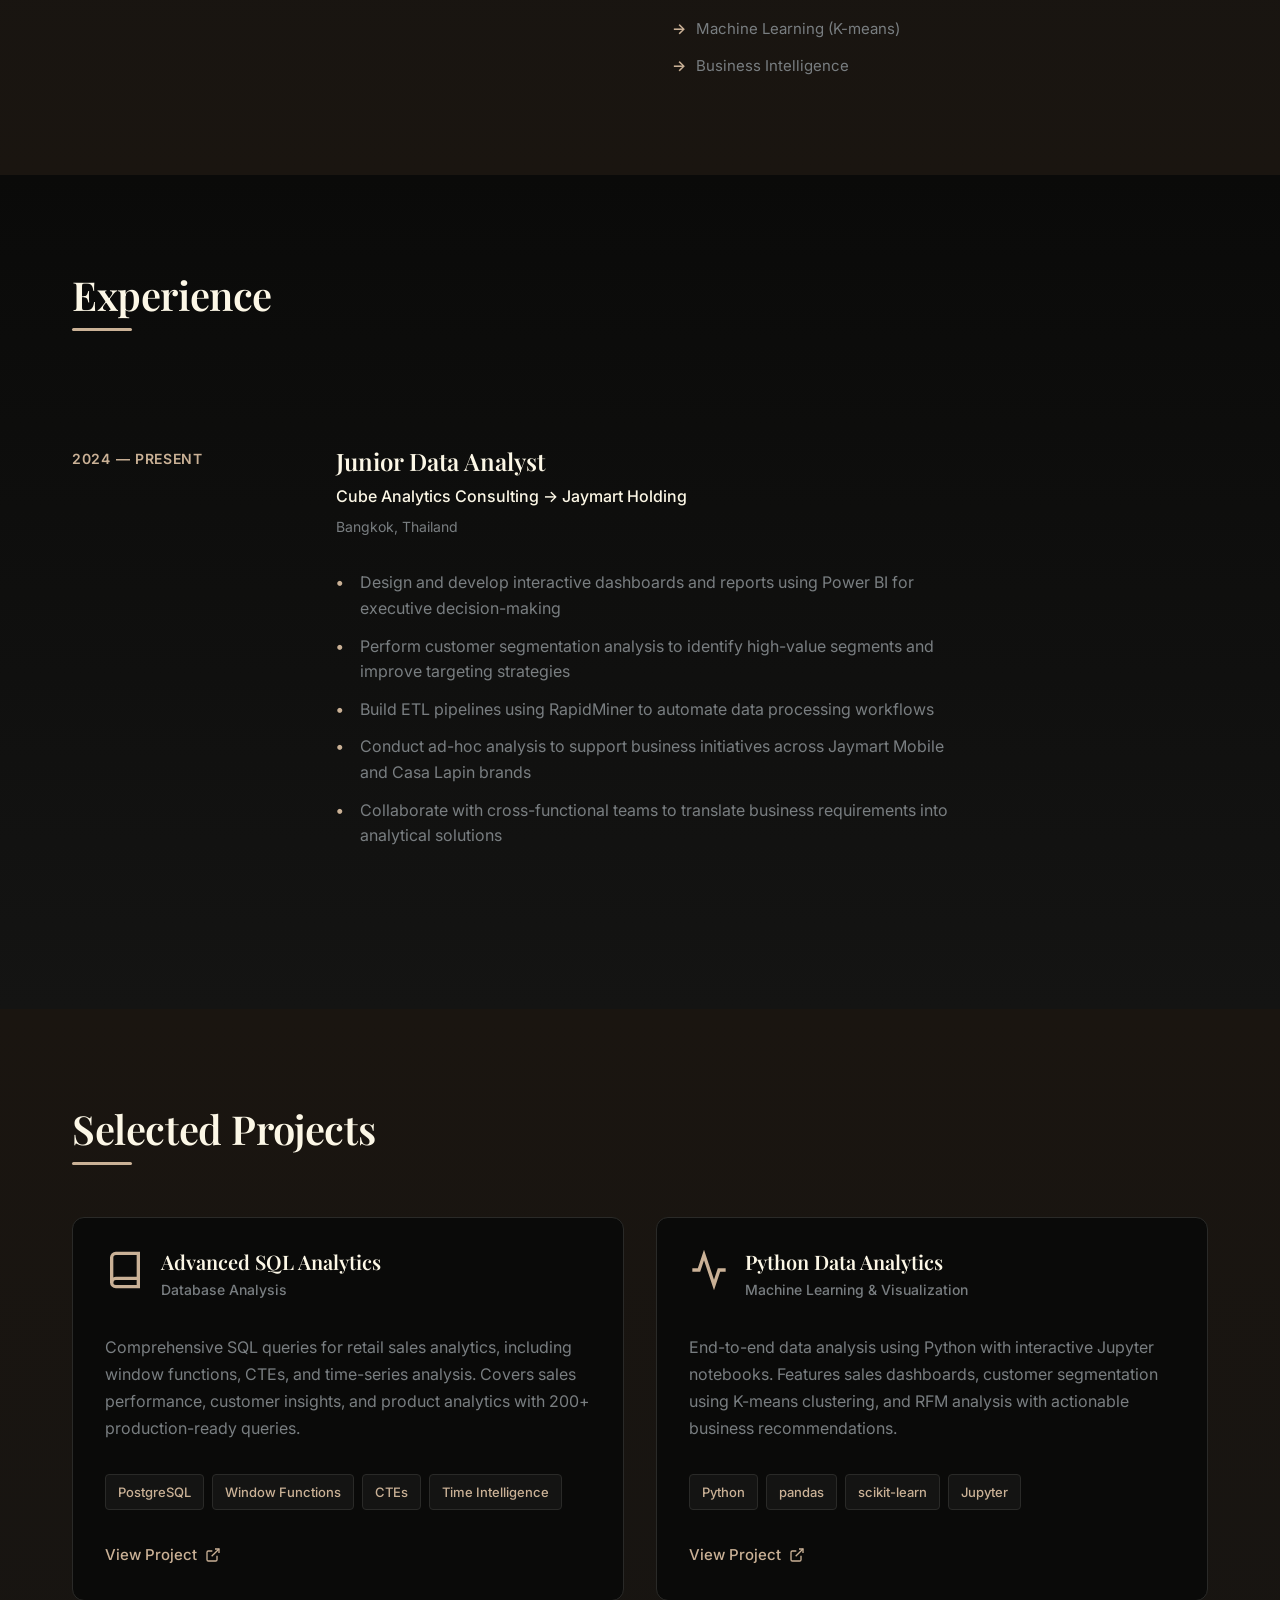
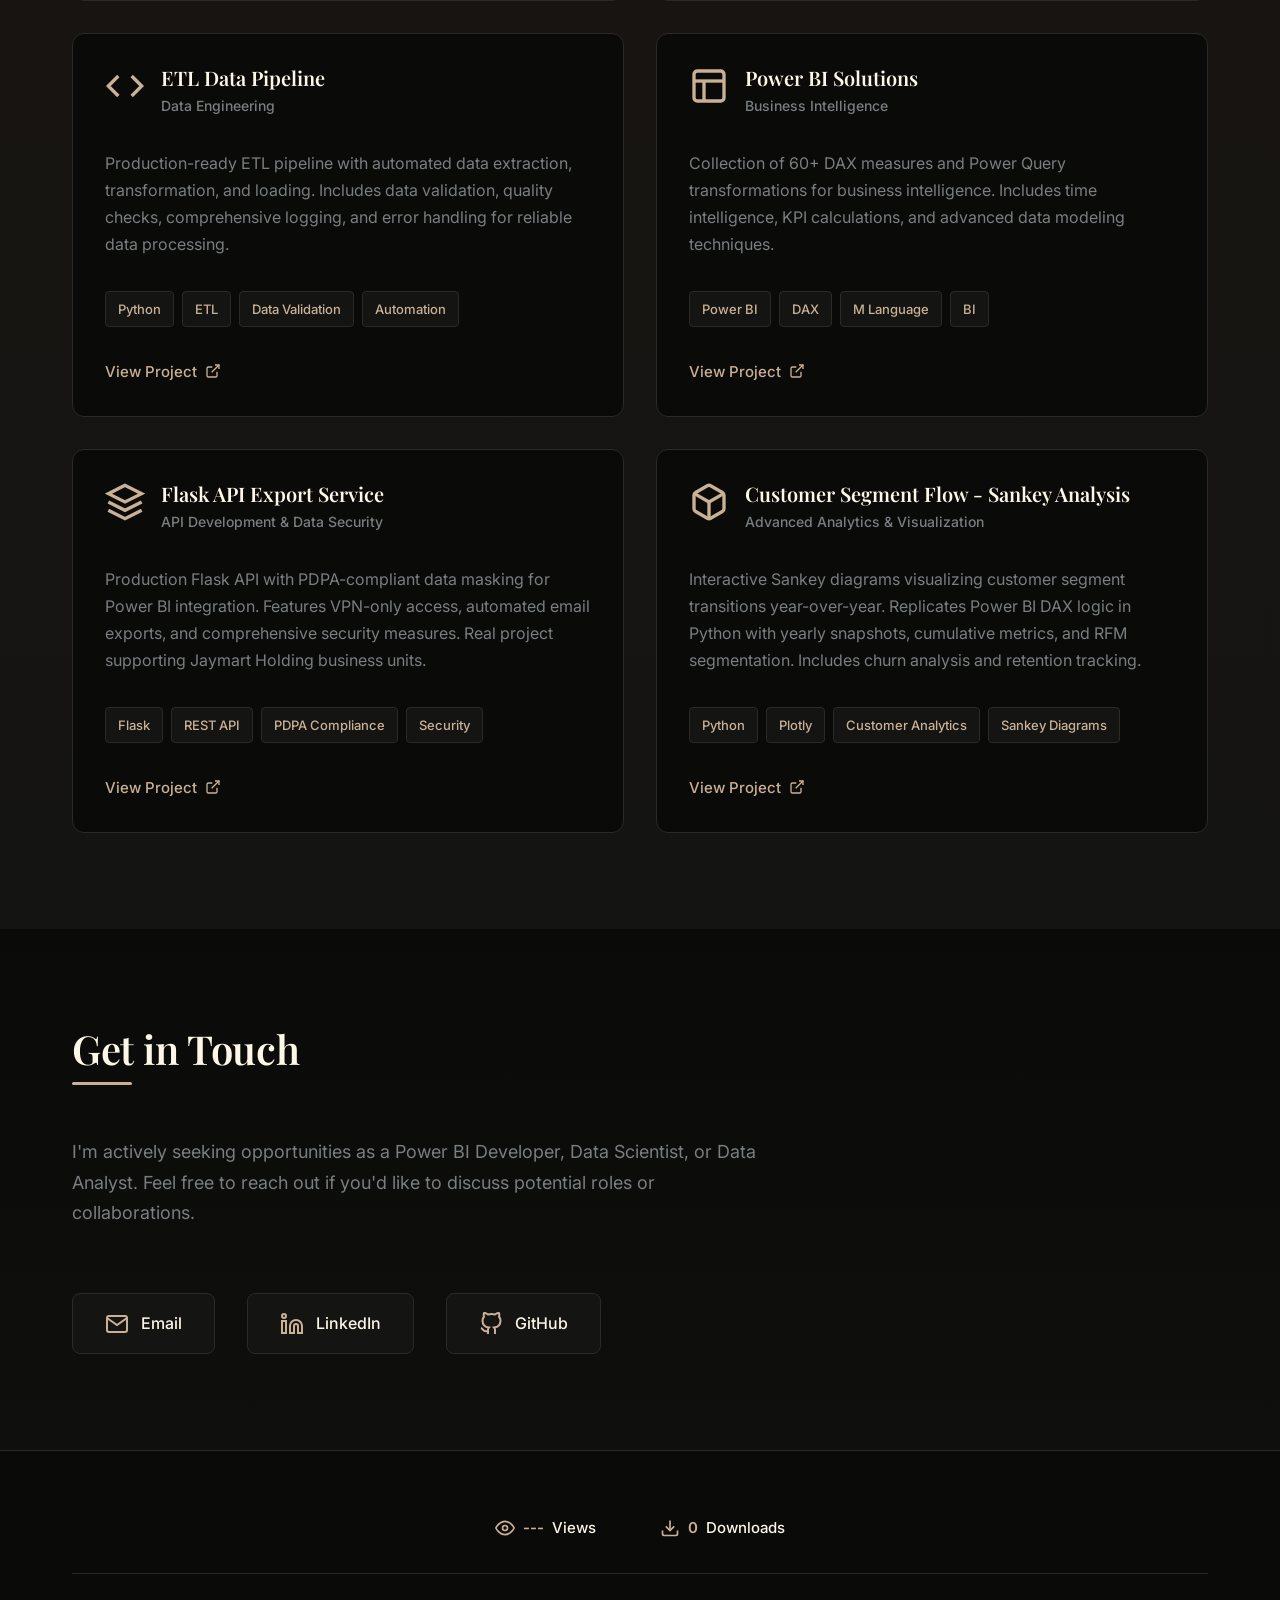
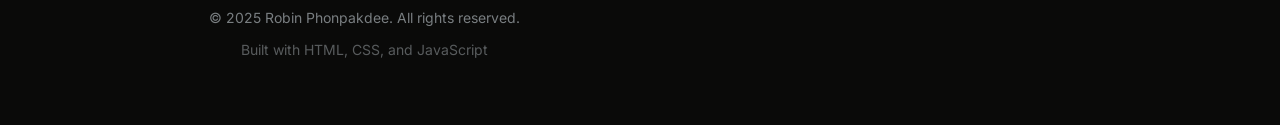
==== commit 11c53b86: "Add visitor and download counters to footer - Display live view count in footer using CountAPI - Dis" ====
--- a/website/index.html
+++ b/website/index.html
@@ -9,6 +9,15 @@
     <link rel="preconnect" href="https://fonts.googleapis.com">
     <link rel="preconnect" href="https://fonts.gstatic.com" crossorigin>
     <link href="https://fonts.googleapis.com/css2?family=Inter:wght@300;400;500;600;700&family=Playfair+Display:wght@400;500;600;700&display=swap" rel="stylesheet">
+
+    <!-- Google Analytics -->
+    <script async src="https://www.googletagmanager.com/gtag/js?id=G-JPG51B71KZ"></script>
+    <script>
+        window.dataLayer = window.dataLayer || [];
+        function gtag(){dataLayer.push(arguments);}
+        gtag('js', new Date());
+        gtag('config', 'G-JPG51B71KZ');
+    </script>
 </head>
 <body>
 
@@ -379,6 +388,23 @@
     <!-- Footer -->
     <footer class="footer">
         <div class="container">
+            <div class="footer-stats">
+                <div class="stat-item">
+                    <svg class="stat-icon" viewBox="0 0 24 24" fill="none" stroke="currentColor" stroke-width="2">
+                        <path d="M1 12s4-8 11-8 11 8 11 8-4 8-11 8-11-8-11-8z"></path>
+                        <circle cx="12" cy="12" r="3"></circle>
+                    </svg>
+                    <span id="view-count">Loading...</span> Views
+                </div>
+                <div class="stat-item">
+                    <svg class="stat-icon" viewBox="0 0 24 24" fill="none" stroke="currentColor" stroke-width="2">
+                        <path d="M21 15v4a2 2 0 0 1-2 2H5a2 2 0 0 1-2-2v-4"></path>
+                        <polyline points="7 10 12 15 17 10"></polyline>
+                        <line x1="12" y1="15" x2="12" y2="3"></line>
+                    </svg>
+                    <span id="download-count">Loading...</span> Downloads
+                </div>
+            </div>
             <p>&copy; 2025 Robin Phonpakdee. All rights reserved.</p>
             <p class="footer-note">Built with HTML, CSS, and JavaScript</p>
         </div>
--- a/website/css/style.css
+++ b/website/css/style.css
@@ -626,6 +626,35 @@
     opacity: 0.7;
 }
 
+.footer-stats {
+    display: flex;
+    justify-content: center;
+    gap: var(--spacing-lg);
+    margin-bottom: var(--spacing-md);
+    padding-bottom: var(--spacing-md);
+    border-bottom: 1px solid var(--color-border);
+}
+
+.stat-item {
+    display: flex;
+    align-items: center;
+    gap: 0.5rem;
+    color: var(--color-cream);
+    font-size: 0.9375rem;
+    font-weight: 500;
+}
+
+.stat-icon {
+    width: 20px;
+    height: 20px;
+    color: var(--color-accent);
+}
+
+.stat-item span {
+    color: var(--color-accent);
+    font-weight: 600;
+}
+
 /* ============================================
    RESPONSIVE DESIGN
    ============================================ */
@@ -661,6 +690,12 @@
 
     .hero {
         min-height: 80vh;
+    }
+
+    .footer-stats {
+        flex-direction: column;
+        gap: var(--spacing-sm);
+        align-items: center;
     }
 
     .hero-cta {
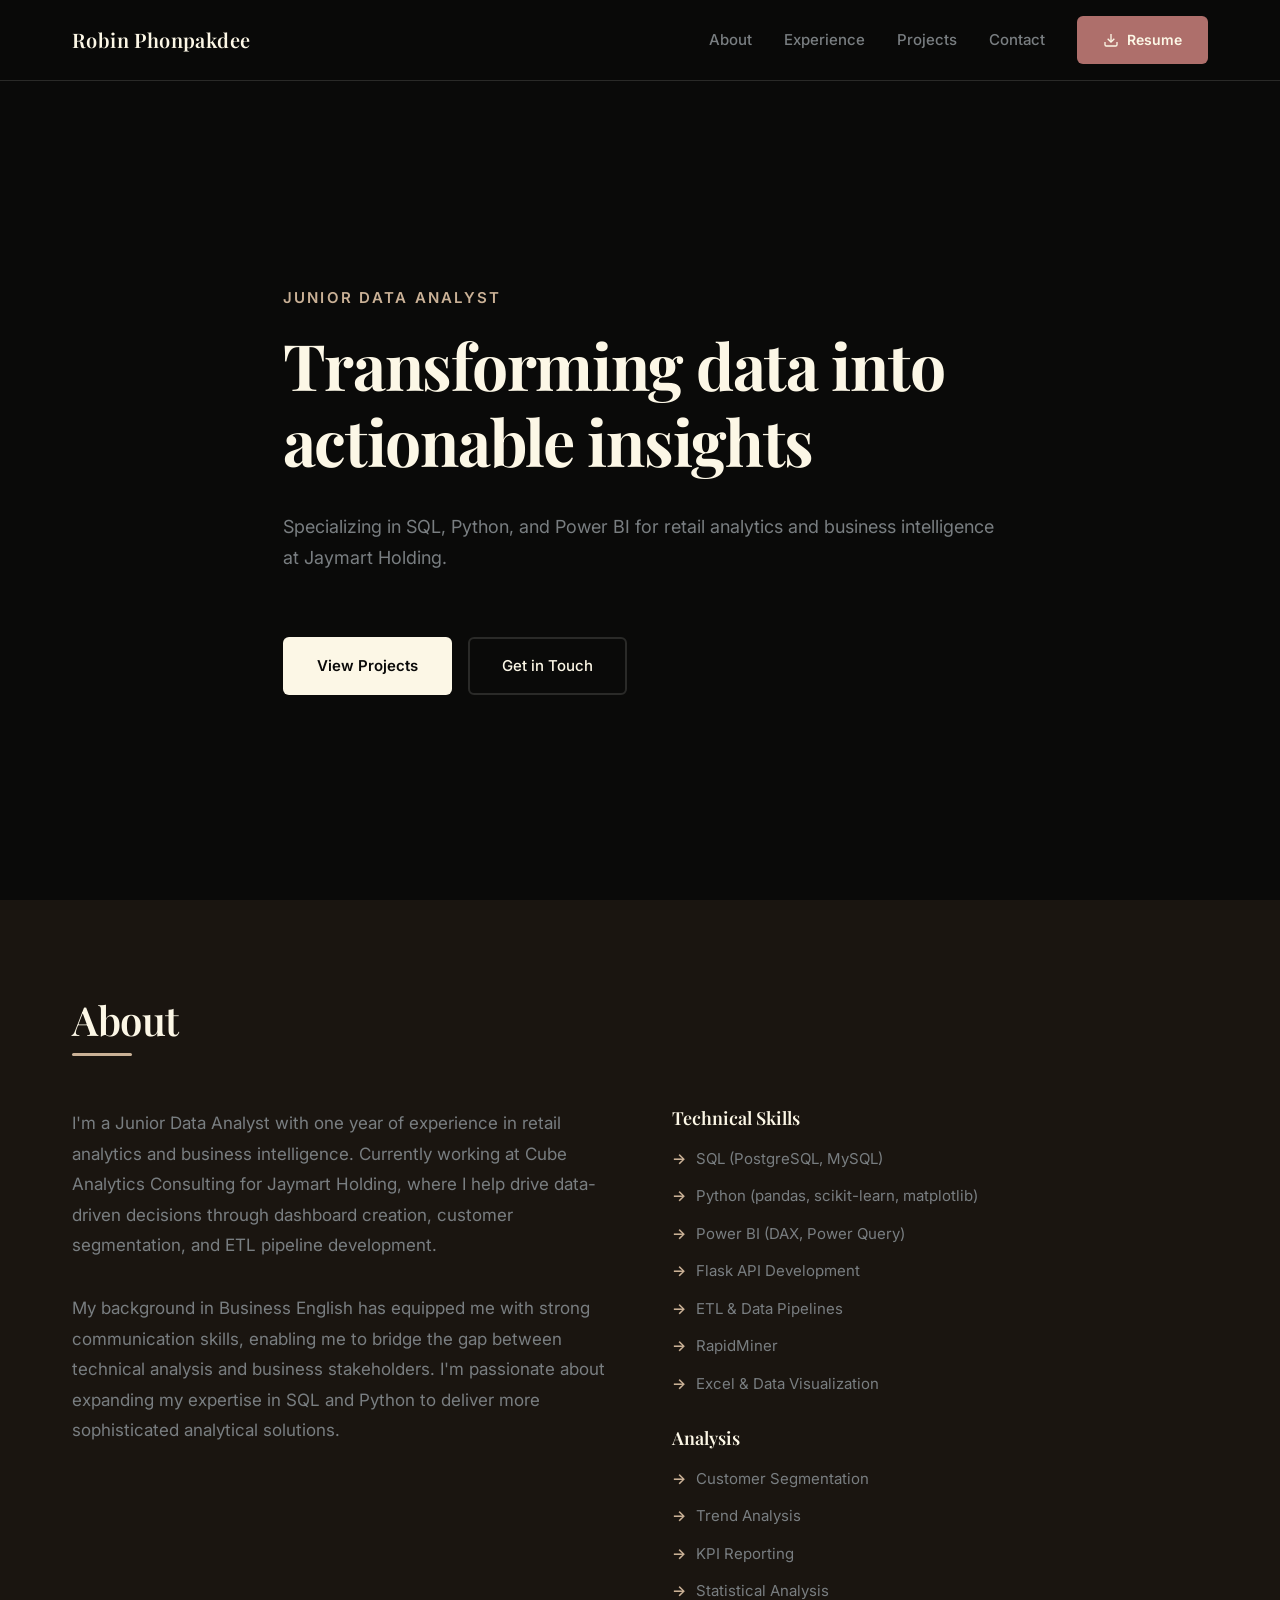
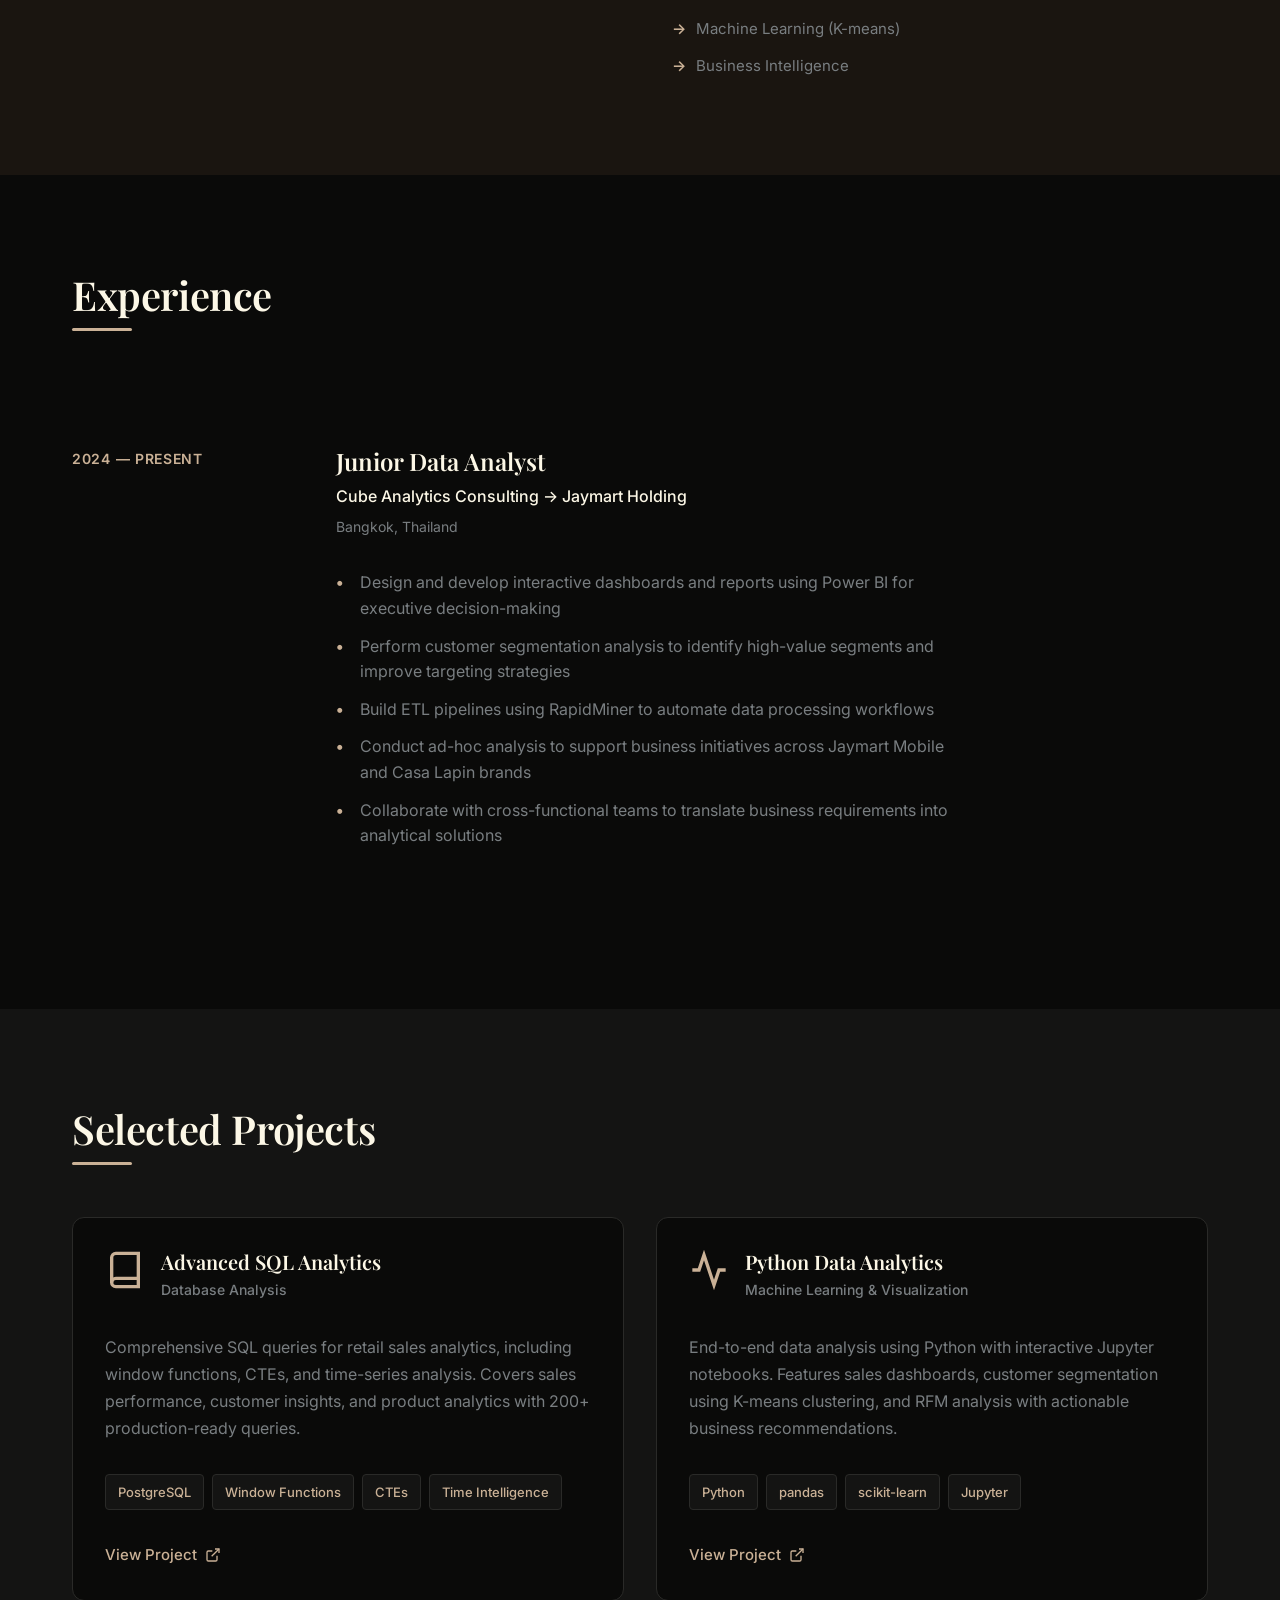
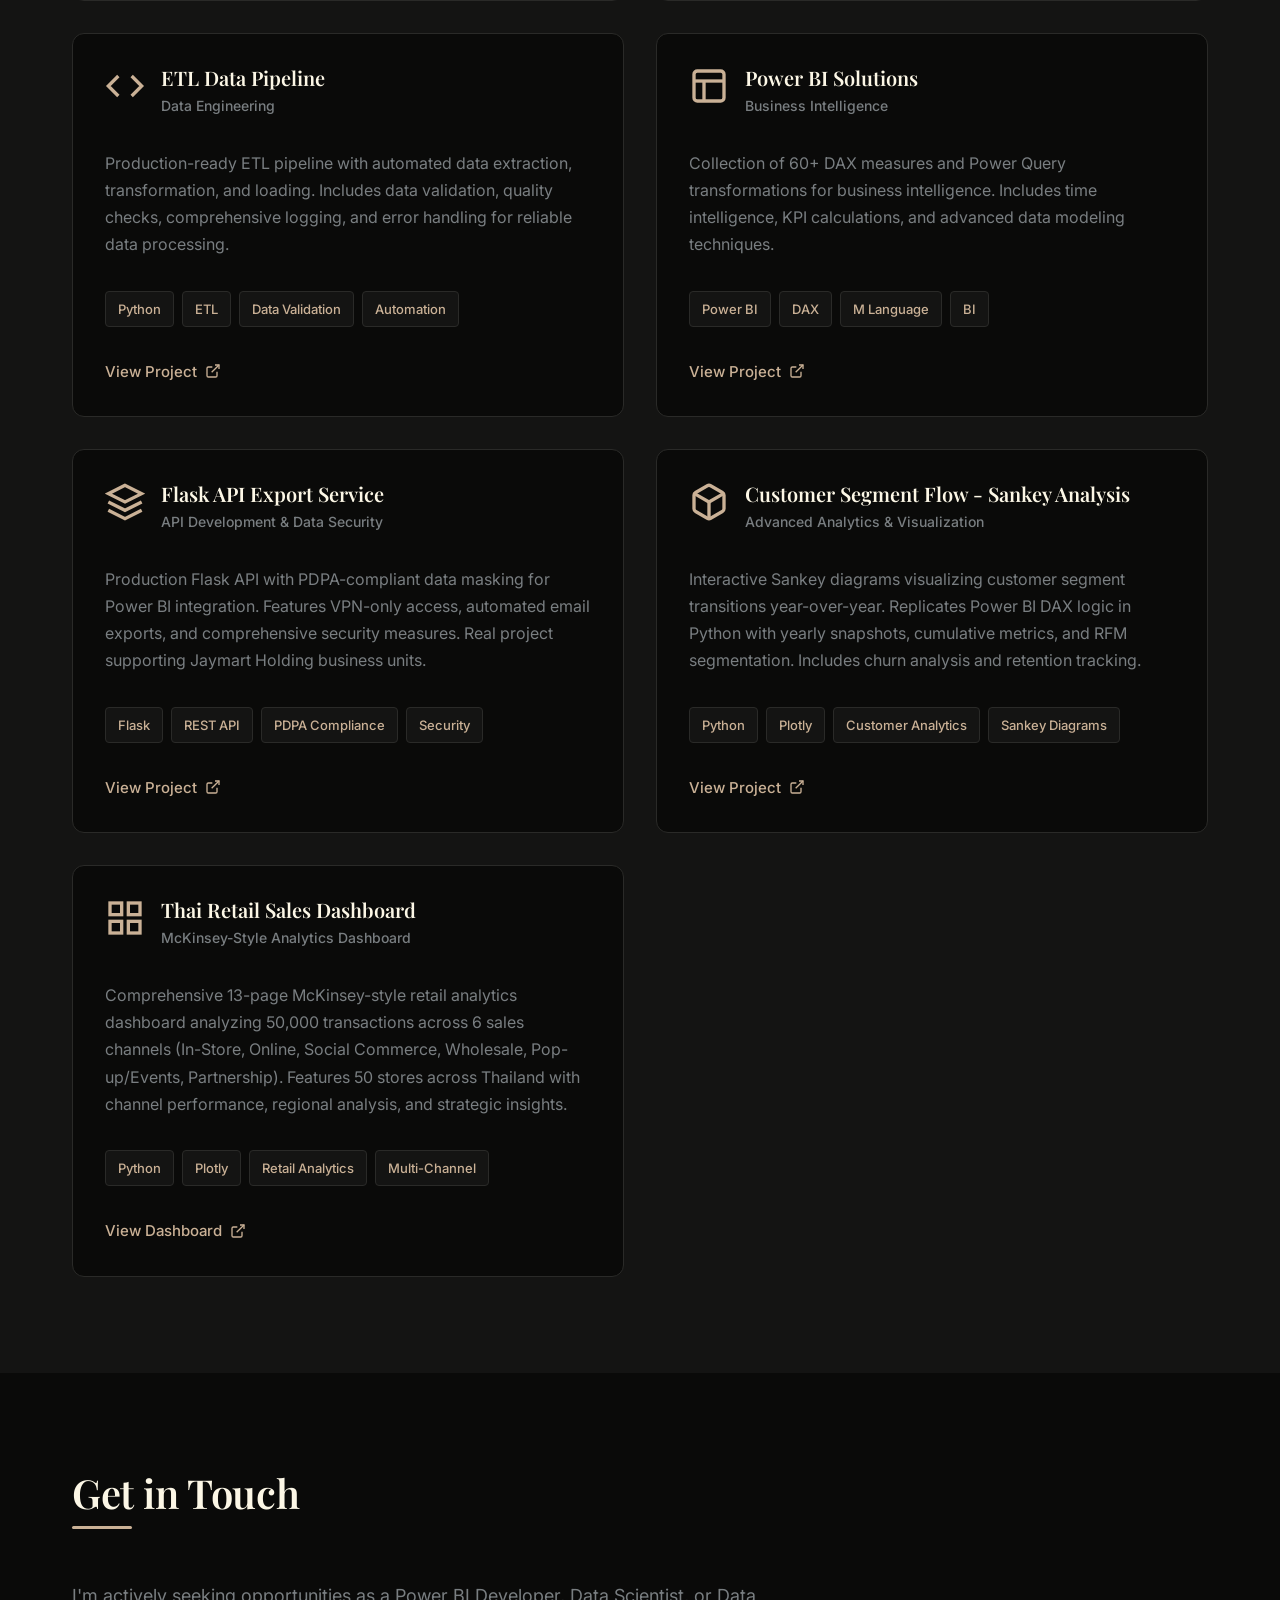
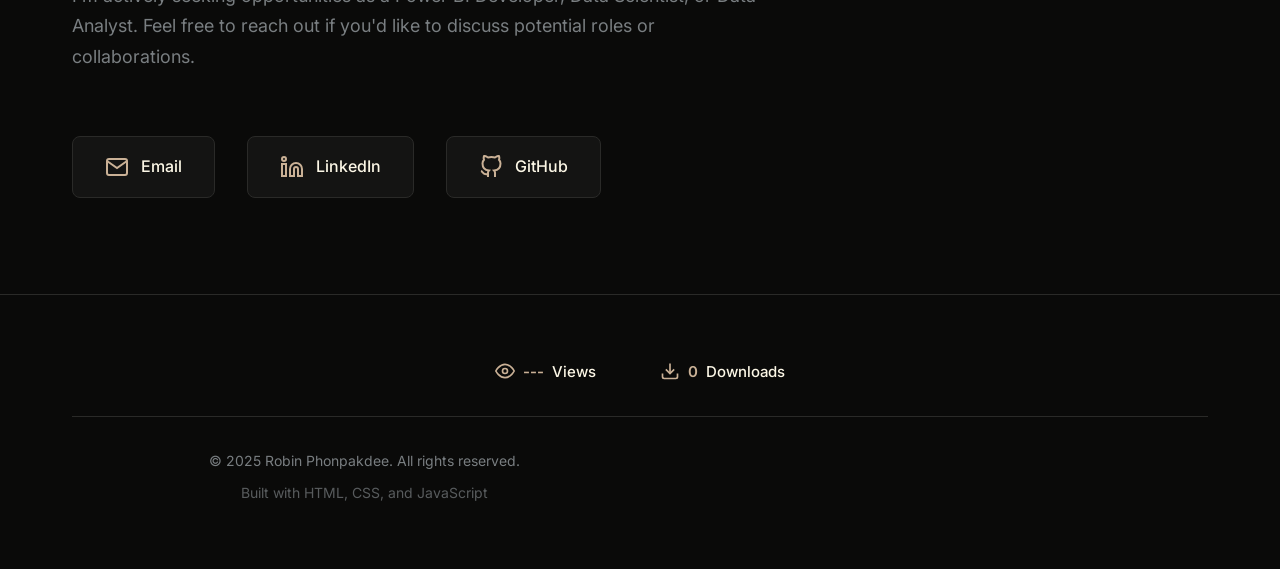
==== commit eebe8724: "Add Thai Retail Sales Dashboard - 6 Channel Analytics - Add comprehensive 13-page McKinsey-style ret" ====
--- a/website/index.html
+++ b/website/index.html
@@ -345,6 +345,42 @@
                     </a>
                 </article>
 
+                <!-- Project 7 -->
+                <article class="project-card">
+                    <div class="project-header">
+                        <svg class="project-icon" viewBox="0 0 24 24" fill="none" stroke="currentColor" stroke-width="2">
+                            <rect x="3" y="3" width="7" height="7"></rect>
+                            <rect x="14" y="3" width="7" height="7"></rect>
+                            <rect x="14" y="14" width="7" height="7"></rect>
+                            <rect x="3" y="14" width="7" height="7"></rect>
+                        </svg>
+                        <div class="project-meta">
+                            <h3 class="project-title">Thai Retail Sales Dashboard</h3>
+                            <p class="project-type">McKinsey-Style Analytics Dashboard</p>
+                        </div>
+                    </div>
+                    <p class="project-description">
+                        Comprehensive 13-page McKinsey-style retail analytics dashboard analyzing 50,000 transactions
+                        across 6 sales channels (In-Store, Online, Social Commerce, Wholesale, Pop-up/Events, Partnership).
+                        Features 50 stores across Thailand with channel performance, regional analysis, and strategic insights.
+                    </p>
+                    <div class="project-tags">
+                        <span class="tag">Python</span>
+                        <span class="tag">Plotly</span>
+                        <span class="tag">Retail Analytics</span>
+                        <span class="tag">Multi-Channel</span>
+                    </div>
+                    <a href="thai_retail_dashboard_channels.html"
+                       class="project-link" target="_blank" rel="noopener">
+                        View Dashboard
+                        <svg class="link-icon" viewBox="0 0 24 24" fill="none" stroke="currentColor" stroke-width="2">
+                            <path d="M18 13v6a2 2 0 0 1-2 2H5a2 2 0 0 1-2-2V8a2 2 0 0 1 2-2h6"></path>
+                            <polyline points="15 3 21 3 21 9"></polyline>
+                            <line x1="10" y1="14" x2="21" y2="3"></line>
+                        </svg>
+                    </a>
+                </article>
+
             </div>
         </div>
     </section>
--- a/website/css/style.css
+++ b/website/css/style.css
@@ -189,7 +189,7 @@
     display: flex;
     align-items: center;
     padding-top: 80px;
-    background: linear-gradient(135deg, #0A0A09 0%, #1a1510 100%);
+    background: #0A0A09;
 }
 
 .hero-content {
@@ -326,7 +326,7 @@
    ABOUT SECTION
    ============================================ */
 .about-section {
-    background: linear-gradient(180deg, #141413 0%, #1a1510 100%);
+    background: #1a1510;
 }
 
 .about-content {
@@ -385,7 +385,7 @@
    EXPERIENCE SECTION
    ============================================ */
 .experience-section {
-    background: linear-gradient(180deg, #0A0A09 0%, #141413 100%);
+    background: #0A0A09;
 }
 
 .experience-timeline {
@@ -456,7 +456,7 @@
    PROJECTS SECTION
    ============================================ */
 .projects-section {
-    background: linear-gradient(180deg, #1a1510 0%, #141413 100%);
+    background: #141413;
 }
 
 .projects-grid {
@@ -559,7 +559,7 @@
    CONTACT SECTION
    ============================================ */
 .contact-section {
-    background: linear-gradient(180deg, #0A0A09 0%, #0f0f0e 100%);
+    background: #0A0A09;
 }
 
 .contact-content {
